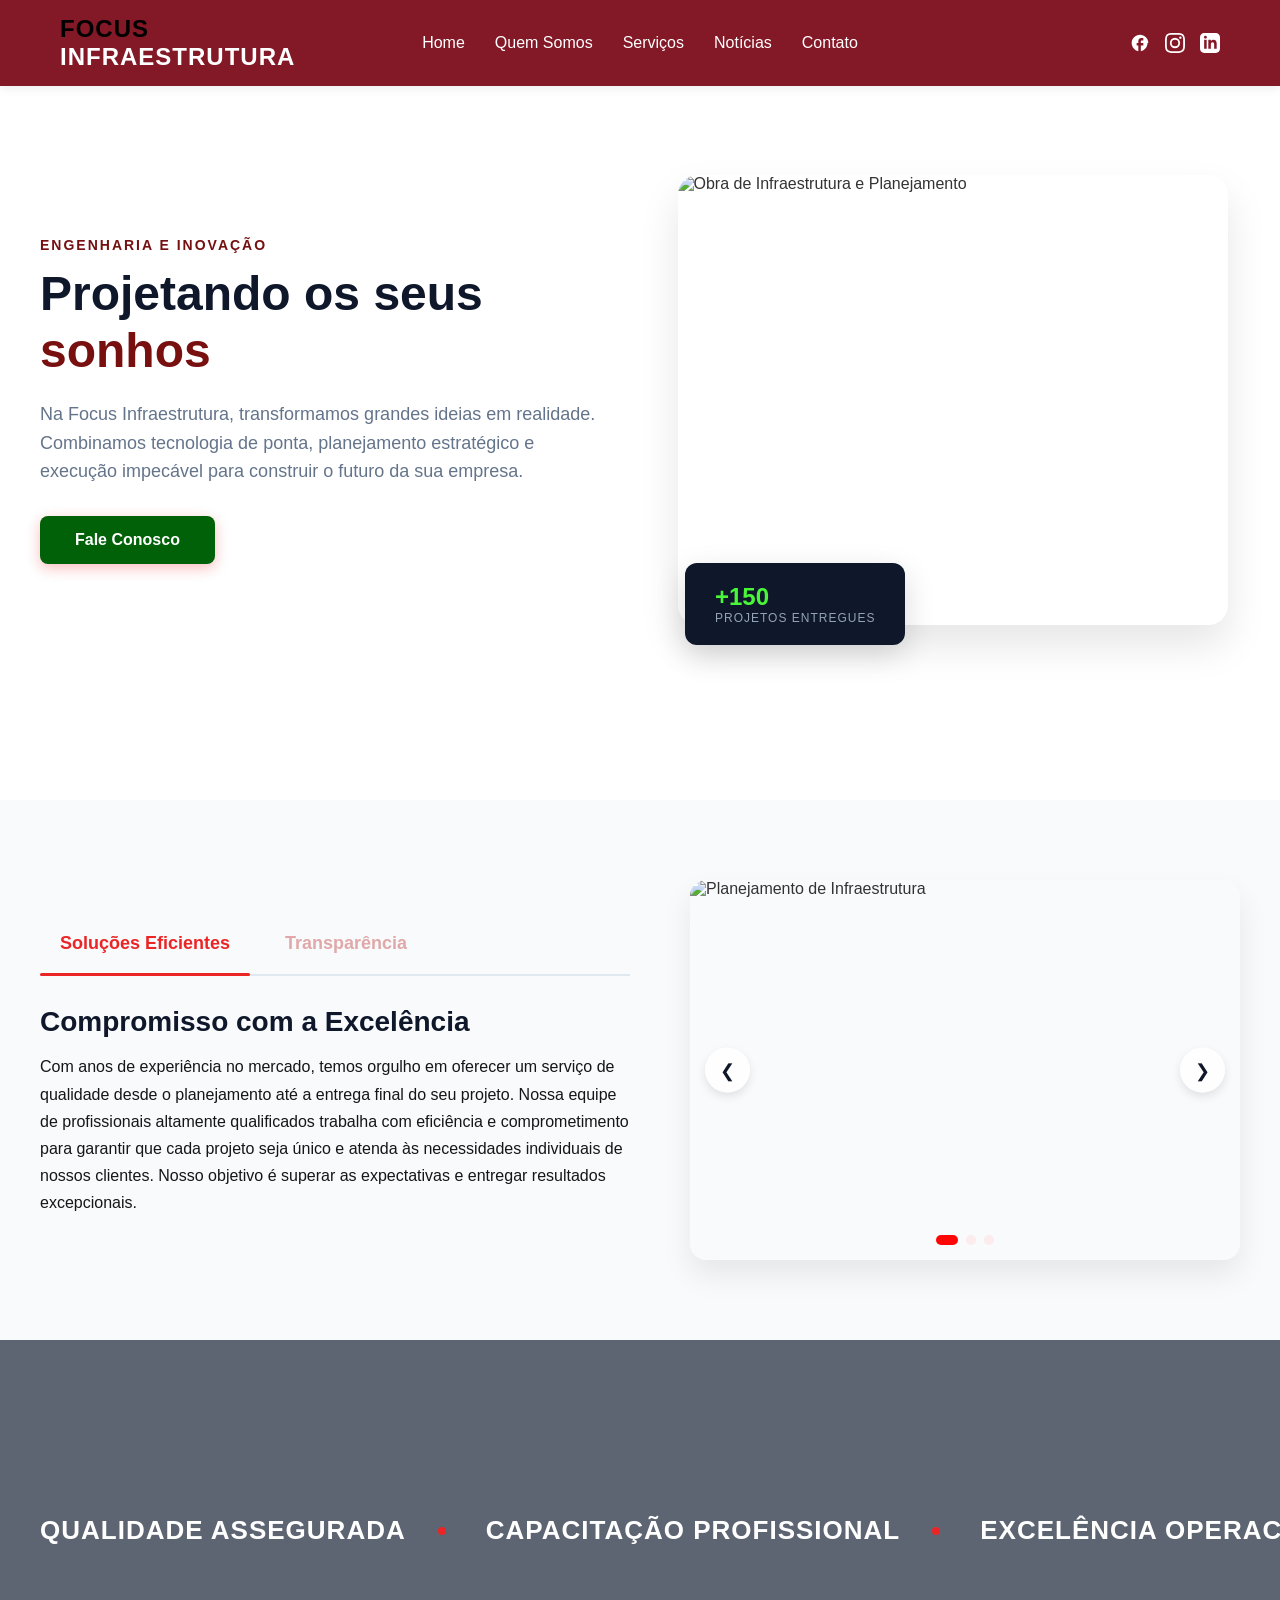
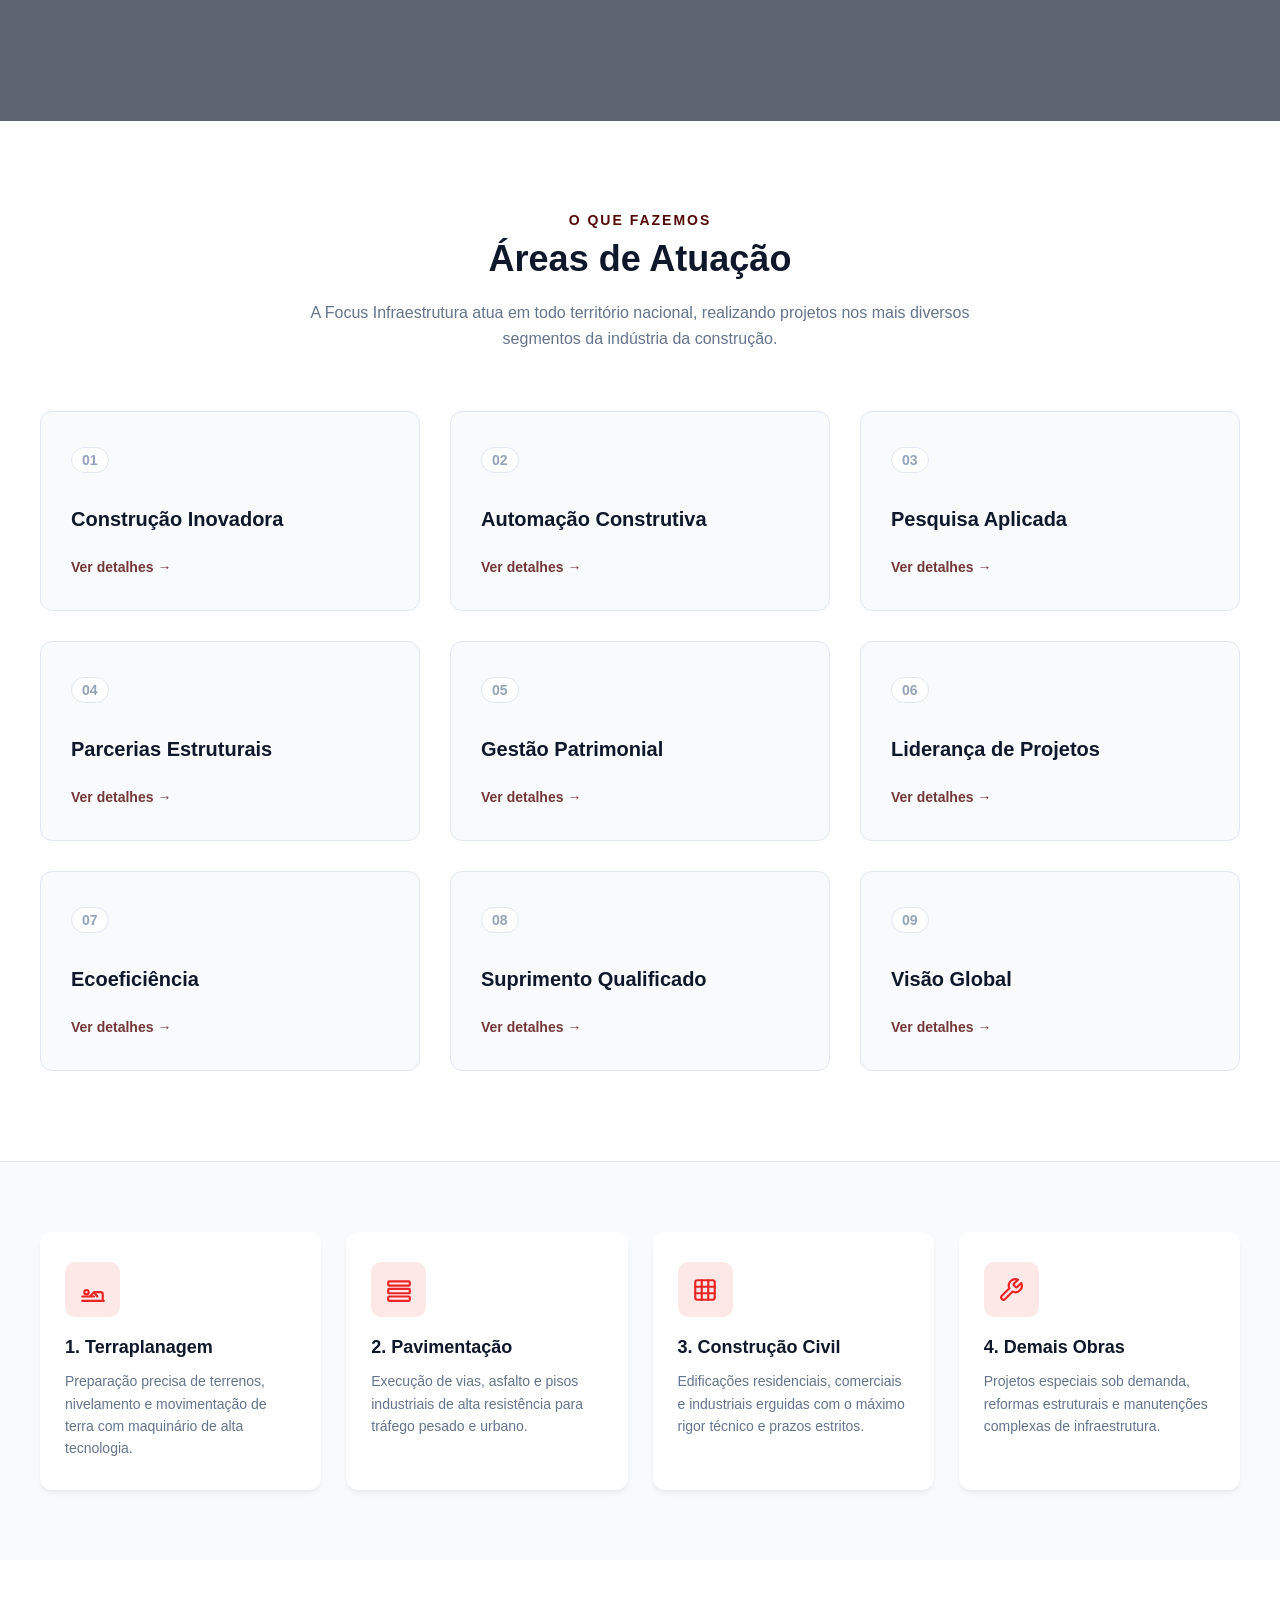
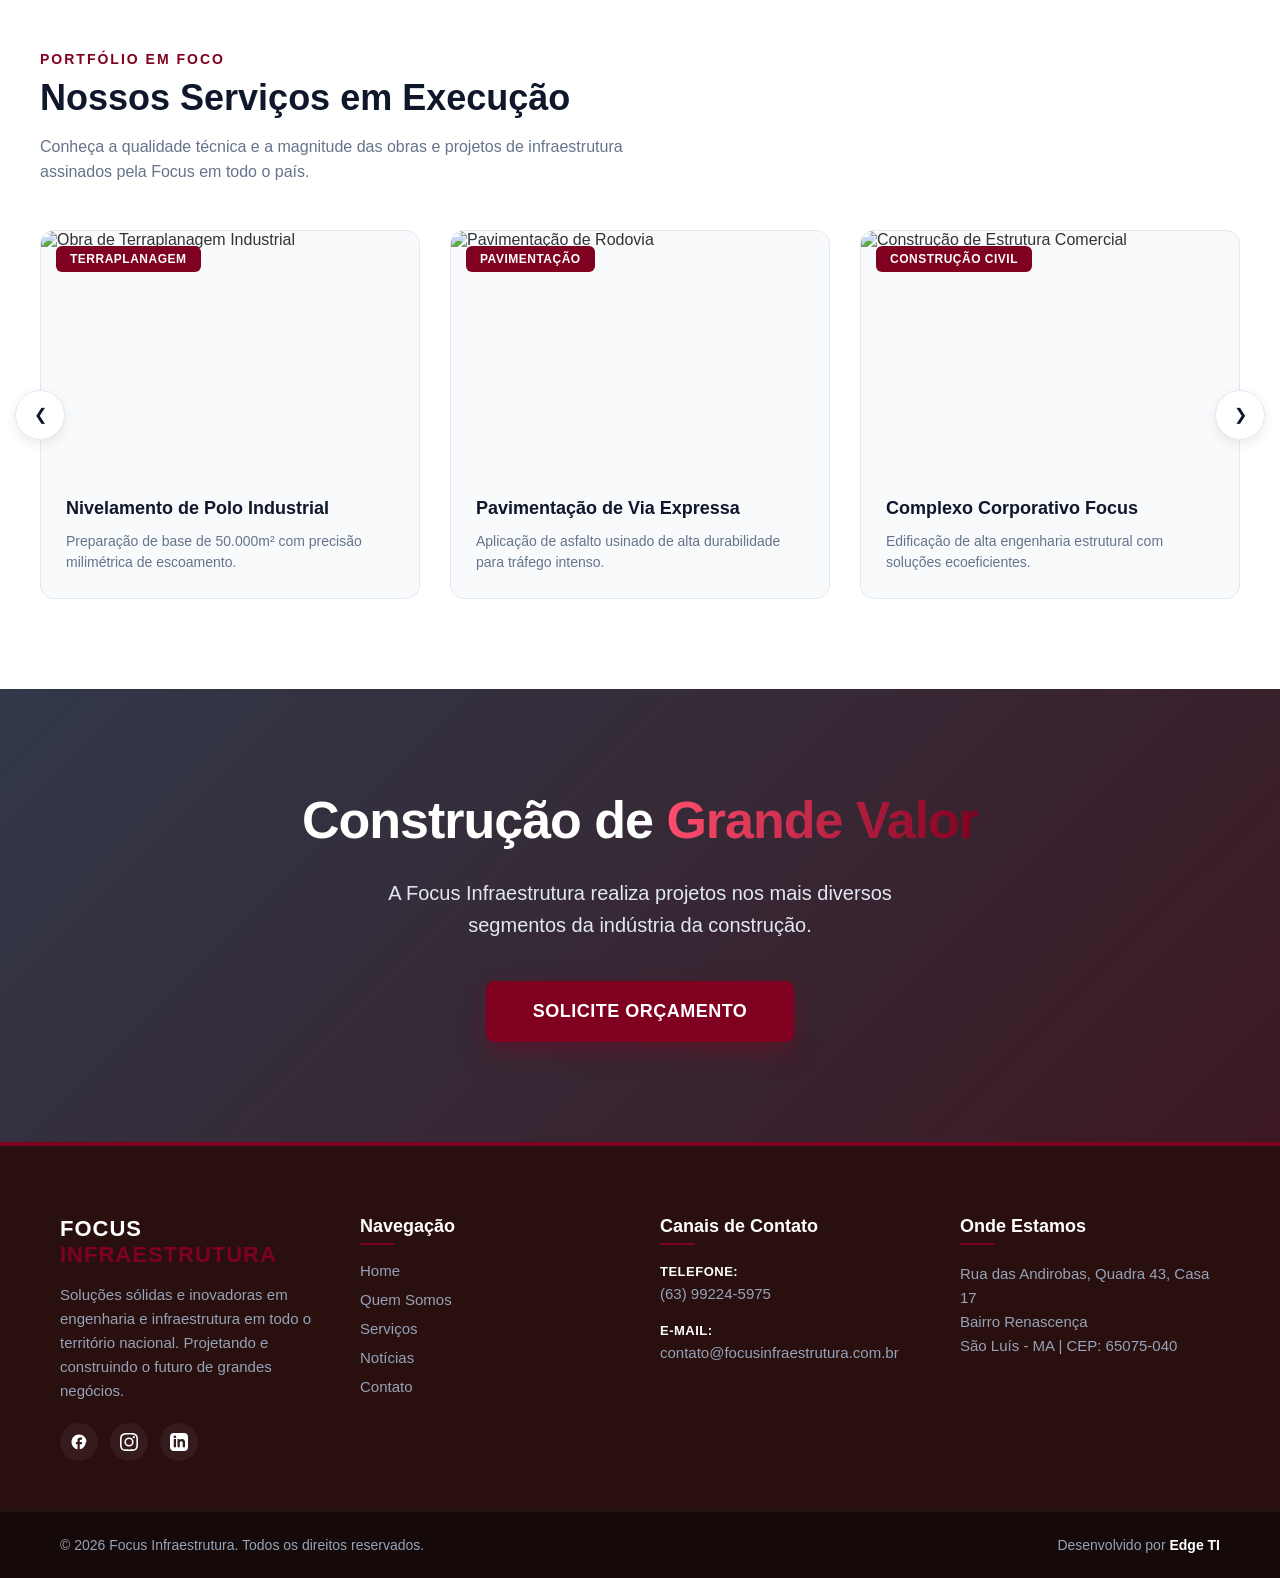
==== index.html @ 2179312c "Commit Inicial Teste" ====
<!DOCTYPE html>
<html lang="pt-BR">
<head>
    <meta charset="UTF-8">
    <meta name="viewport" content="width=device-width, initial-scale=1.0">
    <title>Focus Infraestrutura</title>
    <style>
        /* --- Configurações Globais --- */
        * {
            margin: 0;
            padding: 0;
            box-sizing: border-box;
            font-family: 'Segoe UI', Tahoma, Geneva, Verdana, sans-serif;
        }

        body {
            background-color: #f4f6f9;
            color: #333;
        }
        /* --- Seção Hero / Destaque --- */
.hero-section {
    padding: 60px 20px;
    background-color: #ffffff;
    min-height: calc(100vh - 100px); /* Ocupa quase a tela toda */
    display: flex;
    align-items: center;
}

.hero-container {
    max-width: 1200px;
    margin: 0 auto;
    display: flex;
    align-items: center;
    justify-content: space-between;
    gap: 50px;
}

/* Estilização dos Textos */
.hero-text {
    flex: 1;
    text-align: left;
}

.hero-text .subtitle {
    display: inline-block;
    color: #751010;
    font-size: 14px;
    font-weight: 700;
    text-transform: uppercase;
    letter-spacing: 2px;
    margin-bottom: 12px;
}

.hero-text h1 {
    font-size: 48px;
    font-weight: 800;
    color: #0f172a;
    line-height: 1.2;
    margin-bottom: 20px;
}

.hero-text h1 .highlight {
    color: #791010;
    position: relative;
}

.hero-text p {
    font-size: 18px;
    color: #64748b;
    line-height: 1.6;
    margin-bottom: 30px;
}

/* Botão Moderno */
.btn-hero {
    display: inline-block;
    padding: 15px 35px;
    background-color: #006108;
    color: #ffffff;
    text-decoration: none;
    font-weight: 600;
    border-radius: 8px;
    transition: all 0.3s ease;
    box-shadow: 0 4px 14px rgba(235, 37, 37, 0.3);
}

.btn-hero:hover {
    background-color: #00c92b;
    transform: translateY(-2px);
    box-shadow: 0 6px 20px rgba(255, 173, 173, 0.4);
}

/* Container da Imagem (Direita) */
.hero-image-container {
    flex: 1;
    position: relative;
    display: flex;
    justify-content: center;
}

.hero-image {
    width: 100%;
    max-width: 550px;
    height: 450px;
    object-fit: cover;
    border-radius: 20px;
    box-shadow: 0 20px 40px rgba(0, 0, 0, 0.1);
}

/* Detalhe Moderno: Card flutuando sobre a imagem */
.image-overlay-card {
    position: absolute;
    bottom: -20px;
    left: 20px;
    background-color: #0f172a;
    color: #ffffff;
    padding: 20px 30px;
    border-radius: 12px;
    box-shadow: 0 10px 30px rgba(0, 0, 0, 0.15);
    display: flex;
    flex-direction: column;
}

.image-overlay-card strong {
    font-size: 24px;
    color: #48f838;
}

.image-overlay-card span {
    font-size: 12px;
    color: #94a3b8;
    text-transform: uppercase;
    letter-spacing: 1px;
}

/* --- Ajustes de Responsividade para o Hero --- */
@media (max-width: 968px) {
    .hero-container {
        flex-direction: column-reverse; /* Imagem fica no topo no mobile */
        text-align: center;
        gap: 40px;
    }

    .hero-text {
        text-align: center;
    }

    .hero-text h1 {
        font-size: 36px;
    }

    .hero-image {
        height: 350px;
    }
    
    .image-overlay-card {
        left: 50%;
        transform: translateX(-50%);
        bottom: -15px;
        width: 80%;
    }
}
       /* --- Seção de Funcionalidades (Abas + Carrossel) --- */
.features-section {
    padding: 80px 20px;
    background-color: #f8fafc;
}

.features-container {
    max-width: 1200px;
    margin: 0 auto;
    display: flex;
    align-items: center;
    gap: 60px;
}

/* --- Estilização do Lado Esquerdo (Abas) --- */
.features-text-content {
    flex: 1;
}

.tab-buttons {
    display: flex;
    gap: 15px;
    margin-bottom: 30px;
    border-bottom: 2px solid #e2e8f0;
    padding-bottom: 10px;
}

.tab-btn {
    background: none;
    border: none;
    padding: 10px 20px;
    font-size: 18px;
    font-weight: 600;
    color: #e0a8a8;
    cursor: pointer;
    position: relative;
    transition: color 0.3s ease;
}

.tab-btn:hover {
    color: #ff2929;
}

/* Linha azul indicativa abaixo do botão ativo */
.tab-btn.active {
    color: #eb2525;
}

.tab-btn.active::after {
    content: '';
    position: absolute;
    bottom: -12px;
    left: 0;
    width: 100%;
    height: 3px;
    background-color: #eb2525;
    border-radius: 2px;
}

/* Conteúdo das Abas */
.tab-content {
    display: none;
    animation: fadeIn 0.5s ease-in-out;
}

.tab-content.active {
    display: block;
}

.tab-content h2 {
    font-size: 28px;
    color: #0f172a;
    margin-bottom: 15px;
}

.tab-content p {
    font-size: 16px;
    color: #141618;
    line-height: 1.7;
}

/* --- Estilização do Lado Direito (Carrossel) --- */
.features-carousel {
    flex: 1;
    position: relative;
    width: 100%;
    max-width: 550px;
    height: 380px;
    overflow: hidden;
    border-radius: 16px;
    box-shadow: 0 15px 30px rgba(0, 0, 0, 0.08);
}

.carousel-slider {
    display: flex;
    width: 300%; /* 100% para cada uma das 3 imagens */
    height: 100%;
    transition: transform 0.5s ease-in-out;
}

.carousel-item {
    width: 33.333%;
    height: 100%;
}

.carousel-item img {
    width: 100%;
    height: 100%;
    object-fit: cover;
}

/* Botões de Navegação (Setas) */
.carousel-nav {
    position: absolute;
    top: 50%;
    transform: translateY(-50%);
    background-color: rgba(255, 255, 255, 0.85);
    color: #0f172a;
    border: none;
    width: 45px;
    height: 45px;
    border-radius: 50%;
    font-size: 18px;
    cursor: pointer;
    display: flex;
    align-items: center;
    justify-content: center;
    transition: all 0.3s ease;
    box-shadow: 0 4px 10px rgba(0, 0, 0, 0.1);
}

.carousel-nav:hover {
    background-color: #ffd5d5;
    color: #ffffff;
}

.carousel-nav.prev { left: 15px; }
.carousel-nav.next { right: 15px; }

/* Pontinhos (Dots) */
.carousel-dots {
    position: absolute;
    bottom: 15px;
    left: 50%;
    transform: translateX(-50%);
    display: flex;
    gap: 8px;
}

.dot {
    width: 10px;
    height: 10px;
    background-color: rgba(255, 222, 222, 0.5);
    border-radius: 50%;
    cursor: pointer;
    transition: background-color 0.3s ease;
}

.dot.active {
    background-color: #ff0606;
    width: 22px; /* Efeito moderno de pílula no ativo */
    border-radius: 5px;
}

/* Animação de transição do texto */
@keyframes fadeIn {
    from { opacity: 0; transform: translateY(5px); }
    to { opacity: 1; transform: translateY(0); }
}

/* --- Responsividade --- */
@media (max-width: 968px) {
    .features-container {
        flex-direction: column;
        gap: 40px;
    }
    
    .tab-buttons {
        justify-content: center;
    }
    
    .features-carousel {
        max-width: 100%;
        height: 300px;
    }
} 
/* --- Seção do Carrossel de Palavras Infinito --- */
.ticker-section {
    position: relative;
    padding: 175px 0;
    /* Imagem de fundo de uma obra */
    background-image: url('https://images.unsplash.com/photo-1504917595217-d4dc5ebe6122?auto=format&fit=crop&w=1400&q=80');
    background-size: cover;
    background-position: center;
    background-attachment: fixed; /* Efeito Parallax moderno ao rolar a página */
    overflow: hidden;
    display: flex;
    align-items: center;
}

/* Camada escura levemente transparente (65% de opacidade) */
.ticker-overlay {
    position: absolute;
    top: 0;
    left: 0;
    width: 100%;
    height: 100%;
    background-color: rgba(15, 23, 42, 0.65); /* Tom azul escuro/grafite */
    z-index: 1;
}

/* Container principal do Carrossel */
.ticker-wrap {
    width: 100%;
    overflow: hidden;
    position: relative;
    z-index: 2; /* Garante que o texto fique acima do overlay */
}

/* Bloco que realiza o movimento de deslizar */
.ticker-motion {
    display: flex;
    width: max-content;
    animation: tickerAnimation 25s linear infinite; /* 25 segundos para dar uma velocidade confortável */
}

/* Estilização de cada palavra/frase */
.ticker-item {
    font-size: 26px;
    font-weight: 700;
    color: #ffffff;
    text-transform: uppercase;
    letter-spacing: 1px;
    padding: 0 40px; /* Espaçamento entre as palavras */
    display: flex;
    align-items: center;
    white-space: nowrap;
    position: relative;
}

/* Pequeno detalhe divisor entre as palavras (um pontinho azul da marca) */
.ticker-item::after {
    content: '';
    position: absolute;
    right: 0;
    width: 8px;
    height: 8px;
    background-color: #eb2525;
    border-radius: 50%;
}

/* Configuração da Animação Infinita */
@keyframes tickerAnimation {
    0% {
        transform: translate3d(0, 0, 0);
    }
    100% {
        /* Move exatamente metade do bloco (o primeiro grupo), fazendo o loop perfeito */
        transform: translate3d(-50%, 0, 0);
    }
}

/* Pausa o movimento quando o usuário passa o mouse por cima (toque de usabilidade) */
.ticker-wrap:hover .ticker-motion {
    animation-play-state: paused;
}

/* --- Ajuste para Celulares --- */
@media (max-width: 768px) {
    .ticker-section {
        padding: 45px 0;
        background-attachment: scroll; /* Desativa o parallax no mobile para melhor performance */
    }
    .ticker-item {
        font-size: 18px; /* Texto ligeiramente menor em telas pequenas */
        padding: 0 25px;
    }
}
/* --- Seção Áreas de Atuação --- */
.areas-section {
    padding: 90px 20px;
    background-color: #ffffff;
}

.areas-container {
    max-width: 1200px;
    margin: 0 auto;
}

/* Alinhamento do Texto de Descrição */
.areas-header {
    text-align: center;
    max-width: 700px;
    margin: 0 auto 60px auto;
}

.areas-header .areas-subtitle {
    display: inline-block;
    color: #520808;
    font-size: 14px;
    font-weight: 700;
    text-transform: uppercase;
    letter-spacing: 2px;
    margin-bottom: 10px;
}

.areas-header h2 {
    font-size: 36px;
    font-weight: 800;
    color: #0f172a;
    margin-bottom: 20px;
}

.areas-header p {
    font-size: 16px;
    color: #64748b;
    line-height: 1.6;
}

/* Grade Simétrica com CSS Grid */
.areas-grid {
    display: grid;
    grid-template-columns: repeat(3, 1fr); /* 3 colunas idênticas no desktop */
    gap: 30px; /* Espaçamento idêntico e simétrico horizontal e vertical */
}

/* Estilização de cada Card/Link */
.area-card {
    background-color: #f8fafc;
    border: 1px solid #e2e8f0;
    border-radius: 12px;
    padding: 35px 30px;
    text-decoration: none;
    display: flex;
    flex-direction: column;
    justify-content: space-between;
    align-items: flex-start;
    min-height: 200px;
    transition: all 0.35s cubic-bezier(0.4, 0, 0.2, 1);
}

/* Pequeno número discreto no topo do card */
.area-icon {
    font-size: 14px;
    font-weight: 700;
    color: #94a3b8;
    background-color: #ffffff;
    padding: 4px 10px;
    border-radius: 20px;
    border: 1px solid #e2e8f0;
    margin-bottom: 20px;
    transition: all 0.35s ease;
}

.area-card h3 {
    font-size: 20px;
    color: #0f172a;
    font-weight: 600;
    margin-bottom: 15px;
    line-height: 1.3;
}

/* Texto indicativo de link interno */
.area-link-text {
    font-size: 14px;
    font-weight: 600;
    color: #520707;
    opacity: 0.8;
    transition: transform 0.3s ease;
}

/* --- Efeitos de Interatividade (Hover) --- */
.area-card:hover {
    background-color: #ffffff;
    border-color: transparent;
    transform: translateY(-5px);
    box-shadow: 0 15px 30px rgba(15, 23, 42, 0.08);
}

.area-card:hover .area-icon {
    background-color: #ff5858;
    color: #ffffff;
    border-color: #eb2525;
}

.area-card:hover .area-link-text {
    transform: translateX(5px); /* Move a setinha levemente para a direita */
    opacity: 1;
}

/* --- Responsividade da Grade --- */
@media (max-width: 968px) {
    .areas-grid {
        grid-template-columns: repeat(2, 1fr); /* 2 colunas em tablets */
        gap: 20px;
    }
    .areas-section {
        padding: 60px 20px;
    }
}

@media (max-width: 600px) {
    .areas-grid {
        grid-template-columns: 1fr; /* 1 coluna cheia no celular */
    }
    .areas-header h2 {
        font-size: 28px;
    }
}
/* --- Seção de Serviços com Ícones --- */
.services-spec-section {
    padding: 70px 20px;
    background-color: #f8fafc; /* Contraste sutil cinza claro */
    border-top: 1px solid #e2e8f0;
}

.services-spec-container {
    max-width: 1200px;
    margin: 0 auto;
}

/* Configuração da Grade de 4 Colunas */
.services-spec-grid {
    display: grid;
    grid-template-columns: repeat(4, 1fr); /* Quatro blocos lado a lado no desktop */
    gap: 25px;
}

/* Estilo do Card Individual */
.spec-card {
    background-color: #ffffff;
    padding: 30px 25px;
    border-radius: 12px;
    box-shadow: 0 4px 6px -1px rgba(0, 0, 0, 0.05), 0 2px 4px -1px rgba(0, 0, 0, 0.03);
    transition: all 0.3s ease;
    text-align: left;
}

/* Círculo do Ícone */
.spec-icon-wrapper {
    width: 55px;
    height: 55px;
    background-color: rgba(235, 37, 37, 0.1); /* Fundo azul bem clarinho */
    color: #eb2525; /* Ícone Azul */
    border-radius: 10px;
    display: flex;
    align-items: center;
    justify-content: center;
    margin-bottom: 20px;
    transition: all 0.3s ease;
}

/* Ajuste dos ícones SVG */
.spec-icon-wrapper svg {
    width: 26px;
    height: 26px;
}

.spec-card h3 {
    font-size: 18px;
    font-weight: 700;
    color: #0f172a;
    margin-bottom: 12px;
}

.spec-card p {
    font-size: 14px;
    color: #64748b;
    line-height: 1.6;
}

/* --- Efeito Hover Moderno --- */
.spec-card:hover {
    transform: translateY(-4px);
    box-shadow: 0 12px 20px -3px rgba(15, 23, 42, 0.08);
}

.spec-card:hover .spec-icon-wrapper {
    background-color: #3f0000;
    color: #ffffff; /* Inverte as cores do ícone ao passar o mouse */
}

/* --- Responsividade --- */
@media (max-width: 1024px) {
    .services-spec-grid {
        grid-template-columns: repeat(2, 1fr); /* 2 colunas em telas médias/tablets */
        gap: 20px;
    }
}

@media (max-width: 640px) {
    .services-spec-grid {
        grid-template-columns: 1fr; /* 1 coluna total no celular */
    }
    .services-spec-section {
        padding: 50px 20px;
    }
}
/* --- Seção do Carrossel de Serviços/Fotos --- */
.portfolio-carousel-section {
    padding: 90px 20px;
    background-color: #ffffff;
    overflow: hidden; /* Evita que os cards que saem da tela criem barra de rolagem no site */
}

.portfolio-container {
    max-width: 1200px;
    margin: 0 auto;
    position: relative;
}

/* Cabeçalho */
.portfolio-header {
    text-align: left;
    max-width: 650px;
    margin-bottom: 45px;
}

.portfolio-header .portfolio-subtitle {
    display: inline-block;
    color: #800020; /* Vermelho Escuro / Bordô */
    font-size: 14px;
    font-weight: 700;
    text-transform: uppercase;
    letter-spacing: 2px;
    margin-bottom: 10px;
}

.portfolio-header h2 {
    font-size: 36px;
    font-weight: 800;
    color: #0f172a;
    margin-bottom: 15px;
}

.portfolio-header p {
    font-size: 16px;
    color: #64748b;
    line-height: 1.6;
}

/* Janela de Máscara do Carrossel */
.carousel-view-wrapper {
    position: relative;
    width: 100%;
}

/* Trilho que segura os cards lado a lado */
.portfolio-track {
    display: flex;
    gap: 30px;
    transition: transform 0.4s cubic-bezier(0.25, 1, 0.5, 1);
    width: 100%;
}

/* O Card Individual */
.portfolio-card {
    flex: 0 0 calc(33.333% - 20px); /* 3 itens por vez na tela no desktop */
    min-width: 300px;
    background-color: #f8fafc;
    border-radius: 14px;
    border: 1px solid #e2e8f0;
    overflow: hidden;
    display: flex;
    flex-direction: column;
}

/* Caixa de Imagem com Zoom Interno */
.portfolio-img-box {
    width: 100%;
    height: 240px;
    overflow: hidden;
    position: relative;
}

.portfolio-img-box img {
    width: 100%;
    height: 100%;
    object-fit: cover;
    transition: transform 0.5s ease;
}

/* Etiqueta / Tag sobre a imagem */
.portfolio-tag {
    position: absolute;
    top: 15px;
    left: 15px;
    background-color: #800020; /* Vermelho Escuro */
    color: #ffffff;
    font-size: 12px;
    font-weight: 600;
    padding: 6px 14px;
    border-radius: 6px;
    text-transform: uppercase;
    letter-spacing: 0.5px;
}

/* Textos do Card */
.portfolio-info {
    padding: 25px;
    flex-grow: 1;
    display: flex;
    flex-direction: column;
}

.portfolio-info h3 {
    font-size: 18px;
    color: #0f172a;
    font-weight: 700;
    margin-bottom: 10px;
    line-height: 1.4;
}

.portfolio-info p {
    font-size: 14px;
    color: #64748b;
    line-height: 1.5;
}

/* Botões de Navegação (Setas) */
.portfolio-nav-btn {
    position: absolute;
    top: 50%;
    transform: translateY(-50%);
    width: 50px;
    height: 50px;
    background-color: #ffffff;
    border: 1px solid #e2e8f0;
    border-radius: 50%;
    color: #0f172a;
    font-size: 16px;
    cursor: pointer;
    display: flex;
    align-items: center;
    justify-content: center;
    box-shadow: 0 4px 12px rgba(0,0,0,0.08);
    z-index: 10;
    transition: all 0.3s ease;
}

.portfolio-nav-btn:hover {
    background-color: #800020; /* Vermelho Escuro no hover */
    color: #ffffff;
    border-color: #800020;
    box-shadow: 0 6px 16px rgba(128, 0, 32, 0.3);
}

.portfolio-nav-btn.prev-btn {
    left: -25px;
}

.portfolio-nav-btn.next-btn {
    right: -25px;
}

/* Efeito de destaque no Card Inteiro ao passar o mouse */
.portfolio-card:hover .portfolio-img-box img {
    transform: scale(1.08);
}

/* --- Ajustes Responsivos (Mobile e Tablet) --- */
@media (max-width: 1024px) {
    .portfolio-card {
        flex: 0 0 calc(50% - 15px); /* 2 itens na tela em tablets */
    }
}

@media (max-width: 768px) {
    /* Desativa as setas no mobile, o usuário vai arrastar com o dedo */
    .portfolio-nav-btn {
        display: none;
    }
    
    .portfolio-carousel-section {
        padding: 50px 20px;
    }

    .carousel-view-wrapper {
        overflow-x: auto; /* Permite o deslize de toque nativo */
        scroll-snap-type: x mandatory;
        padding-bottom: 15px;
        -webkit-overflow-scrolling: touch;
    }

    /* Esconde a barra de rolagem padrão para ficar estético */
    .carousel-view-wrapper::-webkit-scrollbar {
        display: none;
    }

    .portfolio-track {
        gap: 20px;
    }

    .portfolio-card {
        flex: 0 0 85vw; /* O card ocupa 85% da largura da tela do celular */
        scroll-snap-align: start;
    }
}
/* Garante que nada vaze e que os itens fiquem alinhados */
.portfolio-carousel-viewport {
    width: 100%;
    overflow: hidden;
}

.portfolio-track {
    display: flex;
    gap: 30px;
    width: max-content; /* Permite expansão infinita horizontal com os clones */
    will-change: transform;
}

/* Modificação no Card para manter tamanho rígido e proporcional */
.portfolio-card {
    flex: 0 0 380px; /* Largura fixa ideal para evitar distorções no loop */
    background-color: #f8fafc;
    border-radius: 14px;
    border: 1px solid #e2e8f0;
    overflow: hidden;
    display: flex;
    flex-direction: column;
}

/* No mobile, voltamos para o scroll nativo de toque sem clones */
@media (max-width: 768px) {
    .portfolio-carousel-viewport {
        overflow-x: auto;
        -webkit-overflow-scrolling: touch;
    }
    .portfolio-track {
        width: auto;
    }
    .portfolio-card {
        flex: 0 0 85vw;
    }
}
/* --- Seção de Contato / CTA --- */
.contact-cta-section {
    position: relative;
    padding: 100px 20px;
    /* Imagem de obra desvanecida de fundo */
    background-image: url('https://images.unsplash.com/photo-1531834685032-c34bf0d84c77?auto=format&fit=crop&w=1400&q=80');
    background-size: cover;
    background-position: center;
    background-attachment: fixed; /* Efeito parallax moderno */
    display: flex;
    align-items: center;
    justify-content: center;
    overflow: hidden;
}

/* Camada desvanecida (Overlay Escuro) */
.cta-overlay {
    position: absolute;
    top: 0;
    left: 0;
    width: 100%;
    height: 100%;
    /* Mistura de preto com um tom bem fechado de vermelho escuro/grafite */
    background: linear-gradient(135deg, rgba(15, 23, 42, 0.85), rgba(40, 0, 10, 0.9));
    z-index: 1;
}

.cta-container {
    position: relative;
    z-index: 2; /* Fica acima do overlay */
    max-width: 800px;
    text-align: center;
    color: #ffffff;
}

/* Título e Animação */
.cta-title {
    font-size: 52px;
    font-weight: 800;
    letter-spacing: -1px;
    margin-bottom: 25px;
    line-height: 1.2;
    opacity: 0;
    /* Animação para revelar o título de baixo para cima ao carregar */
    animation: fadeInUpReveal 1s cubic-bezier(0.25, 1, 0.5, 1) forwards;
}

/* Animação de Brilho/Pulsação de Cor na expressão "Grande Valor" */
.animated-gradient-text {
    color: #ff4d6d; /* Vermelho mais aberto para contraste no fundo escuro */
    background: linear-gradient(90deg, #ff4d6d, #800020, #ff4d6d);
    background-size: 200% auto;
    -webkit-background-clip: text;
    -webkit-text-fill-color: transparent;
    animation: shineTextEffect 4s linear infinite;
    display: inline-block;
}

/* Descrição */
.cta-description {
    font-size: 20px;
    color: #e2e8f0;
    line-height: 1.6;
    max-width: 600px;
    margin: 0 auto 40px auto;
    opacity: 0;
    animation: fadeInUpReveal 1s cubic-bezier(0.25, 1, 0.5, 1) 0.3s forwards; /* Atraso de 0.3s */
}

/* Caixa do Botão */
.cta-action-box {
    opacity: 0;
    animation: fadeInUpReveal 1s cubic-bezier(0.25, 1, 0.5, 1) 0.6s forwards; /* Atraso de 0.6s */
}

/* Botão Sólido Vermelho Escuro Corporativo */
.btn-cta {
    display: inline-block;
    padding: 18px 45px;
    background-color: #800020; /* Nosso Vermelho Escuro / Bordô */
    color: #ffffff;
    text-decoration: none;
    font-weight: 700;
    font-size: 18px;
    border-radius: 8px;
    border: 2px solid #800020;
    box-shadow: 0 10px 25px rgba(128, 0, 32, 0.4);
    transition: all 0.3s cubic-bezier(0.4, 0, 0.2, 1);
    text-transform: uppercase;
    letter-spacing: 0.5px;
}

.btn-cta:hover {
    background-color: transparent;
    color: #ffffff;
    border-color: #ffffff;
    transform: translateY(-3px);
    box-shadow: 0 15px 30px rgba(255, 255, 255, 0.15);
}

/* --- KEYFRAMES (Animações CSS) --- */

/* 1. Animação de revelação suave subindo */
@keyframes fadeInUpReveal {
    from {
        opacity: 0;
        transform: translateY(30px);
    }
    to {
        opacity: 1;
        transform: translateY(0);
    }
}

/* 2. Animação do brilho passando pelo texto */
@keyframes shineTextEffect {
    to {
        background-position: 200% center;
    }
}

/* --- Responsividade da Seção --- */
@media (max-width: 768px) {
    .contact-cta-section {
        padding: 70px 20px;
        background-attachment: scroll; /* Desliga o parallax em celulares para melhor desempenho */
    }

    .cta-title {
        font-size: 36px;
    }

    .cta-description {
        font-size: 16px;
        margin-bottom: 30px;
    }

    .btn-cta {
        padding: 15px 35px;
        font-size: 16px;
        width: 100%; /* Botão ocupa a largura total no mobile para facilitar o clique com o polegar */
    }
}
    </style>
    <link rel="stylesheet" href="/assets/css/header.css">
    <link rel="stylesheet" href="/assets/css/footer.css">
</head>
<body>

    <header class="header">
    <nav class="nav-container">
        <div class="logo">Focus <span>Infraestrutura</span></div>
        
        <input type="checkbox" id="menu-toggle">
        
        <label for="menu-toggle" class="hamburger-label">
            <span></span>
            <span></span>
            <span></span>
        </label>

        <ul class="menu">
            <li class="menu-item"><a href="#home">Home</a></li>
            <li class="menu-item"><a href="#quem-somos">Quem Somos</a></li>
            <li class="menu-item"><a href="#servicos">Serviços</a></li>
            <li class="menu-item"><a href="#noticias">Notícias</a></li>
            <li class="menu-item"><a href="#contato">Contato</a></li>
            <li class="menu-item mobile-socials-item">
                <div class="mobile-socials">
                    <a href="#" aria-label="Facebook">FB</a>
                    <a href="#" aria-label="Instagram">IG</a>
                    <a href="#" aria-label="LinkedIn">LK</a>
                </div>
            </li>
        </ul>

        <div class="header-socials">
            <a href="https://facebook.com" target="_blank" rel="noopener" aria-label="Facebook">
                <svg width="20" height="20" viewBox="0 0 24 24" fill="currentColor"><path d="M22 12c0-5.52-4.48-10-10-10S2 6.48 2 12c0 4.84 3.44 8.87 8 9.8V15H8v-3h2V9.5C10 7.57 11.57 6 13.5 6H16v3h-2c-.55 0-1 .45-1 1v2h3v3h-3v6.8c4.56-.93 8-4.96 8-9.8z"/></svg>
            </a>
            <a href="https://instagram.com" target="_blank" rel="noopener" aria-label="Instagram">
                <svg width="20" height="20" viewBox="0 0 24 24" fill="currentColor"><path d="M12 2.163c3.204 0 3.584.012 4.85.07 3.252.148 4.771 1.691 4.919 4.919.058 1.265.069 1.645.069 4.849 0 3.205-.012 3.584-.069 4.849-.149 3.225-1.664 4.771-4.919 4.919-1.266.058-1.644.07-4.85.07-3.204 0-3.584-.012-4.849-.07-3.26-.149-4.771-1.699-4.919-4.92-.058-1.265-.07-1.644-.07-4.849 0-3.204.013-3.583.07-4.849.149-3.227 1.664-4.771 4.919-4.919 1.266-.057 1.645-.069 4.849-.069zM12 0C8.741 0 8.333.014 7.053.072 2.695.272.273 2.69.073 7.051.014 8.333 0 8.741 0 12c0 3.259.014 3.668.072 4.948.2 4.358 2.618 6.78 6.98 6.98 1.281.058 1.689.072 4.948.072 3.259 0 3.668-.014 4.948-.072 4.354-.2 6.782-2.618 6.979-6.98.059-1.28.073-1.689.073-4.948 0-3.259-.014-3.667-.072-4.947-.196-4.354-2.617-6.78-6.979-6.98C15.668.014 15.259 0 12 0zm0 5.838a6.162 6.162 0 1 0 0 12.324 6.162 6.162 0 0 0 0-12.324zM12 16a4 4 0 1 1 0-8 4 4 0 0 1 0 8zm6.406-11.845a1.44 1.44 0 1 0 0 2.881 1.44 1.44 0 0 0 0-2.881z"/></svg>
            </a>
            <a href="https://linkedin.com" target="_blank" rel="noopener" aria-label="LinkedIn">
                <svg width="20" height="20" viewBox="0 0 24 24" fill="currentColor"><path d="M19 0h-14c-2.761 0-5 2.239-5 5v14c0 2.761 2.239 5 5 5h14c2.762 0 5-2.239 5-5v-14c0-2.761-2.238-5-5-5zm-11 19h-3v-11h3v11zm-1.5-12.268c-.966 0-1.75-.79-1.75-1.764s.784-1.764 1.75-1.764 1.75.79 1.75 1.764-.783 1.764-1.75 1.764zm13.5 12.268h-3v-5.604c0-3.368-4-3.113-4 0v5.604h-3v-11h3v1.765c1.396-2.586 7-2.777 7 2.476v6.759z"/></svg>
            </a>
        </div>
    </nav>
</header>
    <main class="main-content">
    <section class="hero-section">
        <div class="hero-container">
            <div class="hero-text">
                <span class="subtitle">Engenharia e Inovação</span>
                <h1>Projetando os seus <span class="highlight">sonhos</span></h1>
                <p>Na Focus Infraestrutura, transformamos grandes ideias em realidade. Combinamos tecnologia de ponta, planejamento estratégico e execução impecável para construir o futuro da sua empresa.</p>
                <a href="#contato" class="btn-hero">Fale Conosco</a>
            </div>
            
            <div class="hero-image-container">
                <img src="https://images.unsplash.com/photo-1541888946425-d81bb19240f5?auto=format&fit=crop&w=800&q=80" alt="Obra de Infraestrutura e Planejamento" class="hero-image">
                <div class="image-overlay-card">
                    <strong>+150</strong>
                    <span>Projetos Entregues</span>
                </div>
            </div>
        </div>
    </section>
</main>
    <section class="features-section">
    <div class="features-container">
        
        <!-- Lado Esquerdo: Abas de Texto Interativas -->
        <div class="features-text-content">
            <!-- Botões das Abas -->
            <div class="tab-buttons">
                <button class="tab-btn active" onclick="switchTab(event, 'solucoes')">Soluções Eficientes</button>
                <button class="tab-btn" onclick="switchTab(event, 'transparencia')">Transparência</button>
            </div>

            <!-- Conteúdos das Abas -->
            <div class="tab-wrapper">
                <!-- Conteúdo 1: Soluções Eficientes -->
                <div id="solucoes" class="tab-content active">
                    <h2>Compromisso com a Excelência</h2>
                    <p>Com anos de experiência no mercado, temos orgulho em oferecer um serviço de qualidade desde o planejamento até a entrega final do seu projeto. Nossa equipe de profissionais altamente qualificados trabalha com eficiência e comprometimento para garantir que cada projeto seja único e atenda às necessidades individuais de nossos clientes. Nosso objetivo é superar as expectativas e entregar resultados excepcionais.</p>
                </div>

                <!-- Conteúdo 2: Transparência -->
                <div id="transparencia" class="tab-content">
                    <h2>Parceria Baseada em Confiança</h2>
                    <p>Em nossa empresa, valorizamos muito a transparência e a comunicação aberta com nossos clientes. É por isso que nos esforçamos para manter você informado sobre cada etapa do processo de construção e garantir que suas necessidades sejam atendidas. Nosso objetivo é superar suas expectativas e garantir que você fique satisfeito com o resultado final.</p>
                </div>
            </div>
        </div>

        <!-- Lado Direito: Carrossel de Imagens Dinâmico -->
        <div class="features-carousel">
            <div class="carousel-slider" id="carouselSlider">
                <!-- Imagem 1 -->
                <div class="carousel-item">
                    <img src="https://images.unsplash.com/photo-1504307651254-35680f356dfd?auto=format&fit=crop&w=800&q=80" alt="Planejamento de Infraestrutura">
                </div>
                <!-- Imagem 2 -->
                <div class="carousel-item">
                    <img src="https://images.unsplash.com/photo-1581094288338-2314dddb7ece?auto=format&fit=crop&w=800&q=80" alt="Tecnologia e Engenharia">
                </div>
                <!-- Imagem 3 -->
                <div class="carousel-item">
                    <img src="https://images.unsplash.com/photo-1486406146926-c627a92ad1ab?auto=format&fit=crop&w=800&q=80" alt="Edificação Moderna">
                </div>
            </div>

            <!-- Controles do Carrossel (Setas) -->
            <button class="carousel-nav prev" onclick="moveCarousel(-1)">&#10094;</button>
            <button class="carousel-nav next" onclick="moveCarousel(1)">&#10095;</button>

            <!-- Indicadores (Pontinhos) -->
            <div class="carousel-dots">
                <span class="dot active" onclick="setCarouselSlide(0)"></span>
                <span class="dot" onclick="setCarouselSlide(1)"></span>
                <span class="dot" onclick="setCarouselSlide(2)"></span>
            </div>
        </div>

    </div>
</section>

<section class="ticker-section">
    <div class="ticker-overlay"></div>
    
    <div class="ticker-wrap">
        <div class="ticker-motion">
            <div class="ticker-item">Qualidade Assegurada</div>
            <div class="ticker-item">Capacitação Profissional</div>
            <div class="ticker-item">Excelência Operacional</div>
            <div class="ticker-item">Inovação em Construção</div>
            
            <div class="ticker-item">Qualidade Assegurada</div>
            <div class="ticker-item">Capacitação Profissional</div>
            <div class="ticker-item">Excelência Operacional</div>
            <div class="ticker-item">Inovação em Construção</div>
        </div>
    </div>
</section>
<section class="areas-section" id="servicos">
    <div class="areas-container">
        
        <div class="areas-header">
            <span class="areas-subtitle">O que fazemos</span>
            <h2>Áreas de Atuação</h2>
            <p>A Focus Infraestrutura atua em todo território nacional, realizando projetos nos mais diversos segmentos da indústria da construção.</p>
        </div>

        <div class="areas-grid">
            
            <a href="#construcao-inovadora" class="area-card">
                <div class="area-icon">01</div>
                <h3>Construção Inovadora</h3>
                <span class="area-link-text">Ver detalhes &rarr;</span>
            </a>

            <a href="#automacao-construtiva" class="area-card">
                <div class="area-icon">02</div>
                <h3>Automação Construtiva</h3>
                <span class="area-link-text">Ver detalhes &rarr;</span>
            </a>

            <a href="#pesquisa-aplicada" class="area-card">
                <div class="area-icon">03</div>
                <h3>Pesquisa Aplicada</h3>
                <span class="area-link-text">Ver detalhes &rarr;</span>
            </a>

            <a href="#parcerias-estruturais" class="area-card">
                <div class="area-icon">04</div>
                <h3>Parcerias Estruturais</h3>
                <span class="area-link-text">Ver detalhes &rarr;</span>
            </a>

            <a href="#gestao-patrimonial" class="area-card">
                <div class="area-icon">05</div>
                <h3>Gestão Patrimonial</h3>
                <span class="area-link-text">Ver detalhes &rarr;</span>
            </a>

            <a href="#lideranca-de-projetos" class="area-card">
                <div class="area-icon">06</div>
                <h3>Liderança de Projetos</h3>
                <span class="area-link-text">Ver detalhes &rarr;</span>
            </a>

            <a href="#ecoeficiencia" class="area-card">
                <div class="area-icon">07</div>
                <h3>Ecoeficiência</h3>
                <span class="area-link-text">Ver detalhes &rarr;</span>
            </a>

            <a href="#suprimento-qualificado" class="area-card">
                <div class="area-icon">08</div>
                <h3>Suprimento Qualificado</h3>
                <span class="area-link-text">Ver detalhes &rarr;</span>
            </a>

            <a href="#visao-global" class="area-card">
                <div class="area-icon">09</div>
                <h3>Visão Global</h3>
                <span class="area-link-text">Ver detalhes &rarr;</span>
            </a>

        </div>
    </div>
</section>
<section class="services-spec-section">
    <div class="services-spec-container">
        
        <div class="services-spec-grid">
            
            <div class="spec-card">
                <div class="spec-icon-wrapper">
                    <svg viewBox="0 0 24 24" fill="none" stroke="currentColor" stroke-width="2" stroke-linecap="round" stroke-linejoin="round">
                        <path d="M22 22H2M2 18h11M13 14l-4 4M13 14l3 4M13 14h6a2 2 0 0 1 2 2v2v4"/>
                        <circle cx="6" cy="14" r="2"/>
                    </svg>
                </div>
                <h3>1. Terraplanagem</h3>
                <p>Preparação precisa de terrenos, nivelamento e movimentação de terra com maquinário de alta tecnologia.</p>
            </div>

            <div class="spec-card">
                <div class="spec-icon-wrapper">
                    <svg viewBox="0 0 24 24" fill="none" stroke="currentColor" stroke-width="2" stroke-linecap="round" stroke-linejoin="round">
                        <rect x="2" y="4" width="20" height="4" rx="1"/>
                        <rect x="2" y="11" width="20" height="4" rx="1"/>
                        <rect x="2" y="18" width="20" height="4" rx="1"/>
                    </svg>
                </div>
                <h3>2. Pavimentação</h3>
                <p>Execução de vias, asfalto e pisos industriais de alta resistência para tráfego pesado e urbano.</p>
            </div>

            <div class="spec-card">
                <div class="spec-icon-wrapper">
                    <svg viewBox="0 0 24 24" fill="none" stroke="currentColor" stroke-width="2" stroke-linecap="round" stroke-linejoin="round">
                        <rect x="3" y="3" width="18" height="18" rx="2" ry="2"/>
                        <line x1="9" y1="3" x2="9" y2="21"/>
                        <line x1="15" y1="3" x2="15" y2="21"/>
                        <line x1="3" y1="9" x2="21" y2="9"/>
                        <line x1="3" y1="15" x2="21" y2="15"/>
                    </svg>
                </div>
                <h3>3. Construção Civil</h3>
                <p>Edificações residenciais, comerciais e industriais erguidas com o máximo rigor técnico e prazos estritos.</p>
            </div>

            <div class="spec-card">
                <div class="spec-icon-wrapper">
                    <svg viewBox="0 0 24 24" fill="none" stroke="currentColor" stroke-width="2" stroke-linecap="round" stroke-linejoin="round">
                        <path d="M14.7 6.3a1 1 0 0 0 0 1.4l1.6 1.6a1 1 0 0 0 1.4 0l3.77-3.77a6 6 0 0 1-7.94 7.94l-6.91 6.91a2.12 2.12 0 0 1-3-3l6.91-6.91a6 6 0 0 1 7.94-7.94l-3.76 3.76z"/>
                    </svg>
                </div>
                <h3>4. Demais Obras</h3>
                <p>Projetos especiais sob demanda, reformas estruturais e manutenções complexas de infraestrutura.</p>
            </div>

        </div>
    </div>
</section>
<section class="portfolio-carousel-section" id="noticias">
    <div class="portfolio-container">
        
        <div class="portfolio-header">
            <span class="portfolio-subtitle">Portfólio em Foco</span>
            <h2>Nossos Serviços em Execução</h2>
            <p>Conheça a qualidade técnica e a magnitude das obras e projetos de infraestrutura assinados pela Focus em todo o país.</p>
        </div>

        <div class="carousel-view-wrapper">
    
    <div class="portfolio-carousel-viewport">
        <div class="portfolio-track" id="portfolioTrack">
            
            <div class="portfolio-card">
                <div class="portfolio-img-box">
                    <img src="https://images.unsplash.com/photo-1541888946425-d81bb19240f5?auto=format&fit=crop&w=600&q=80" alt="Obra de Terraplanagem Industrial">
                    <div class="portfolio-tag">Terraplanagem</div>
                </div>
                <div class="portfolio-info">
                    <h3>Nivelamento de Polo Industrial</h3>
                    <p>Preparação de base de 50.000m² com precisão milimétrica de escoamento.</p>
                </div>
            </div>

            <div class="portfolio-card">
                <div class="portfolio-img-box">
                    <img src="https://images.unsplash.com/photo-1517646287270-a5a9ca602e5c?auto=format&fit=crop&w=600&q=80" alt="Pavimentação de Rodovia">
                    <div class="portfolio-tag">Pavimentação</div>
                </div>
                <div class="portfolio-info">
                    <h3>Pavimentação de Via Expressa</h3>
                    <p>Aplicação de asfalto usinado de alta durabilidade para tráfego intenso.</p>
                </div>
            </div>

            <div class="portfolio-card">
                <div class="portfolio-img-box">
                    <img src="https://images.unsplash.com/photo-1590069261209-f8e9b8642343?auto=format&fit=crop&w=600&q=80" alt="Construção de Estrutura Comercial">
                    <div class="portfolio-tag">Construção Civil</div>
                </div>
                <div class="portfolio-info">
                    <h3>Complexo Corporativo Focus</h3>
                    <p>Edificação de alta engenharia estrutural com soluções ecoeficientes.</p>
                </div>
            </div>

            <div class="portfolio-card">
                <div class="portfolio-img-box">
                    <img src="https://images.unsplash.com/photo-1581094288338-2314dddb7ece?auto=format&fit=crop&w=600&q=80" alt="Infraestrutura Logística">
                    <div class="portfolio-tag">Demais Obras</div>
                </div>
                <div class="portfolio-info">
                    <h3>Terminal de Cargas Automatizado</h3>
                    <p>Integração de infraestrutura civil com sistemas mecânicos avançados.</p>
                </div>
            </div>

            <div class="portfolio-card">
                <div class="portfolio-img-box">
                    <img src="https://images.unsplash.com/photo-1504307651254-35680f356dfd?auto=format&fit=crop&w=600&q=80" alt="Saneamento e Drenagem">
                    <div class="portfolio-tag">Infraestrutura</div>
                </div>
                <div class="portfolio-info">
                    <h3>Rede de Drenagem Profunda</h3>
                    <p>Implantação de galerias subterrâneas para escoamento urbano.</p>
                </div>
            </div>

            <div class="portfolio-card">
                <div class="portfolio-img-box">
                    <img src="https://images.unsplash.com/photo-1541625602330-2277a4c46182?auto=format&fit=crop&w=600&q=80" alt="Fundações Pesadas">
                    <div class="portfolio-tag">Construção Civil</div>
                </div>
                <div class="portfolio-info">
                    <h3>Fundações de Alta Complexidade</h3>
                    <p>Perfuração profunda e estacas estruturais para arranha-céus estáveis.</p>
                </div>
            </div>

            <div class="portfolio-card">
                <div class="portfolio-img-box">
                    <img src="https://images.unsplash.com/photo-1573164713988-8665fc963095?auto=format&fit=crop&w=600&q=80" alt="Pátio Logístico">
                    <div class="portfolio-tag">Pavimentação</div>
                </div>
                <div class="portfolio-info">
                    <h3>Pátio de Estocagem Pesada</h3>
                    <p>Pavimento rígido de concreto dimensionado para grandes empilhadeiras.</p>
                </div>
            </div>

        </div>
    </div>

    <button class="portfolio-nav-btn prev-btn" id="prevCardBtn" aria-label="Voltar">&#10094;</button>
    <button class="portfolio-nav-btn next-btn" id="nextCardBtn" aria-label="Avançar">&#10095;</button>
</div>

    </div>
</section>
<section class="contact-cta-section" id="contato">
    <div class="cta-overlay"></div>

    <div class="cta-container">
        <h2 class="cta-title">Construção de <span class="animated-gradient-text">Grande Valor</span></h2>
        
        <p class="cta-description">A Focus Infraestrutura realiza projetos nos mais diversos segmentos da indústria da construção.</p>
        
        <div class="cta-action-box">
            <a href="https://wa.me/seu-numero" target="_blank" rel="noopener" class="btn-cta">Solicite Orçamento</a>
        </div>
    </div>
</section>
<footer class="footer">
    <div class="footer-container">
        
        <div class="footer-column branding-col">
            <div class="footer-logo">Focus <span>Infraestrutura</span></div>
            <p class="footer-about">Soluções sólidas e inovadoras em engenharia e infraestrutura em todo o território nacional. Projetando e construindo o futuro de grandes negócios.</p>
            
            <div class="footer-socials">
                <a href="https://facebook.com" target="_blank" rel="noopener" aria-label="Facebook">
                    <svg width="18" height="18" viewBox="0 0 24 24" fill="currentColor"><path d="M22 12c0-5.52-4.48-10-10-10S2 6.48 2 12c0 4.84 3.44 8.87 8 9.8V15H8v-3h2V9.5C10 7.57 11.57 6 13.5 6H16v3h-2c-.55 0-1 .45-1 1v2h3v3h-3v6.8c4.56-.93 8-4.96 8-9.8z"/></svg>
                </a>
                <a href="https://instagram.com" target="_blank" rel="noopener" aria-label="Instagram">
                    <svg width="18" height="18" viewBox="0 0 24 24" fill="currentColor"><path d="M12 2.163c3.204 0 3.584.012 4.85.07 3.252.148 4.771 1.691 4.919 4.919.058 1.265.069 1.645.069 4.849 0 3.205-.012 3.584-.069 4.849-.149 3.225-1.664 4.771-4.919 4.919-1.266.058-1.644.07-4.85.07-3.204 0-3.584-.012-4.849-.07-3.26-.149-4.771-1.699-4.919-4.92-.058-1.265-.07-1.644-.07-4.849 0-3.204.013-3.583.07-4.849.149-3.227 1.664-4.771 4.919-4.919 1.266-.057 1.645-.069 4.849-.069zM12 0C8.741 0 8.333.014 7.053.072 2.695.272.273 2.69.073 7.051.014 8.333 0 8.741 0 12c0 3.259.014 3.668.072 4.948.2 4.358 2.618 6.78 6.98 6.98 1.281.058 1.689.072 4.948.072 3.259 0 3.668-.014 4.948-.072 4.354-.2 6.782-2.618 6.979-6.98.059-1.28.073-1.689.073-4.948 0-3.259-.014-3.667-.072-4.947-.196-4.354-2.617-6.78-6.979-6.98C15.668.014 15.259 0 12 0zm0 5.838a6.162 6.162 0 1 0 0 12.324 6.162 6.162 0 0 0 0-12.324zM12 16a4 4 0 1 1 0-8 4 4 0 0 1 0 8zm6.406-11.845a1.44 1.44 0 1 0 0 2.881 1.44 1.44 0 0 0 0-2.881z"/></svg>
                </a>
                <a href="https://linkedin.com" target="_blank" rel="noopener" aria-label="LinkedIn">
                    <svg width="18" height="18" viewBox="0 0 24 24" fill="currentColor"><path d="M19 0h-14c-2.761 0-5 2.239-5 5v14c0 2.761 2.239 5 5 5h14c2.762 0 5-2.239 5-5v-14c0-2.761-2.238-5-5-5zm-11 19h-3v-11h3v11zm-1.5-12.268c-.966 0-1.75-.79-1.75-1.764s.784-1.764 1.75-1.764 1.75.79 1.75 1.764-.783 1.764-1.75 1.764zm13.5 12.268h-3v-5.604c0-3.368-4-3.113-4 0v5.604h-3v-11h3v1.765c1.396-2.586 7-2.777 7 2.476v6.759z"/></svg>
                </a>
            </div>
        </div>

        <div class="footer-column">
            <h3>Navegação</h3>
            <ul class="footer-links">
                <li><a href="#home">Home</a></li>
                <li><a href="#quem-somos">Quem Somos</a></li>
                <li><a href="#servicos">Serviços</a></li>
                <li><a href="#noticias">Notícias</a></li>
                <li><a href="#contato">Contato</a></li>
            </ul>
        </div>

        <div class="footer-column">
            <h3>Canais de Contato</h3>
            <ul class="footer-contact-info">
                <li>
                    <strong>Telefone:</strong>
                    <a href="tel:63992245975">(63) 99224-5975</a>
                </li>
                <li>
                    <strong>E-mail:</strong>
                    <a href="mailto:contato@focusinfraestrutura.com.br">contato@focusinfraestrutura.com.br</a>
                </li>
            </ul>
        </div>

        <div class="footer-column">
            <h3>Onde Estamos</h3>
            <p class="footer-address">
                Rua das Andirobas, Quadra 43, Casa 17<br>
                Bairro Renascença<br>
                São Luís - MA | CEP: 65075-040
            </p>
        </div>

    </div>

    <div class="footer-bottom">
        <div class="footer-bottom-container">
            <p>&copy; 2026 Focus Infraestrutura. Todos os direitos reservados.</p>
            <p class="developer-credit">Desenvolvido por <span>Edge TI</span></p>
        </div>
    </div>
</footer>
<script>
    // --- Lógica das Abas de Texto ---
    function switchTab(event, tabId) {
        // Remove a classe ativa de todos os botões
        const buttons = document.querySelectorAll('.tab-btn');
        buttons.forEach(btn => btn.classList.remove('active'));
        
        // Remove a classe ativa de todos os conteúdos
        const contents = document.querySelectorAll('.tab-content');
        contents.forEach(content => content.classList.remove('active'));
        
        // Adiciona a classe ativa no botão clicado e no respectivo conteúdo
        event.currentTarget.classList.add('active');
        document.getElementById(tabId).classList.add('active');
    }

    // --- Lógica do Carrossel de Imagens ---
    let currentSlide = 0;
    const totalSlides = 3; // Quantidade de imagens que colocamos

    function updateCarousel() {
        const slider = document.getElementById('carouselSlider');
        const dots = document.querySelectorAll('.dot');
        
        // Move o slider horizontalmente baseado no slide atual
        slider.style.transform = `translateX(-${currentSlide * 33.333}%)`;
        
        // Atualiza os pontinhos indicadores
        dots.forEach((dot, index) => {
            if (index === currentSlide) {
                dot.classList.add('active');
            } else {
                dot.classList.remove('active');
            }
        });
    }

    function moveCarousel(direction) {
        currentSlide += direction;
        
        // Faz o carrossel ser infinito (volta pro começo ou vai pro fim)
        if (currentSlide >= totalSlides) {
            currentSlide = 0;
        } else if (currentSlide < 0) {
            currentSlide = totalSlides - 1;
        }
        
        updateCarousel();
    }

    function setCarouselSlide(index) {
        currentSlide = index;
        updateCarousel();
    }
    // --- Lógica de Carrossel Infinito (Sem espaços brancos) ---
const track = document.getElementById('portfolioTrack');
const prevBtn = document.getElementById('prevCardBtn');
const nextBtn = document.getElementById('nextCardBtn');
const originalCards = Array.from(track.children);

// Só ativa o loop inteligente em telas maiores (Desktop/Tablet)
if (window.innerWidth > 768) {
    const cardWidth = 380; // Correspondente ao CSS
    const gap = 30;
    const step = cardWidth + gap;

    // Clonar os itens necessários para frente e para trás para mascarar o fundo
    originalCards.forEach(card => {
        const cloneBefore = card.cloneNode(true);
        const cloneAfter = card.cloneNode(true);
        track.appendChild(cloneAfter);
        track.insertBefore(cloneBefore, track.firstChild);
    });

    // Posição inicial: deslocado exatamente o tamanho do bloco original clonado para a esquerda
    let currentIndex = originalCards.length;
    let isTransitioning = false;

    // Alinhamento inicial instantâneo
    track.style.transition = 'none';
    track.style.transform = `translateX(-${currentIndex * step}px)`;

    function moveCarousel(direction) {
        if (isTransitioning) return;
        isTransitioning = true;

        track.style.transition = 'transform 0.4s cubic-bezier(0.25, 1, 0.5, 1)';
        currentIndex += direction;
        track.style.transform = `translateX(-${currentIndex * step}px)`;

        // Checa se alcançou os clones das extremidades para resetar sem o usuário ver
        track.addEventListener('transitionend', () => {
            track.style.transition = 'none';
            
            if (currentIndex >= originalCards.length * 2) {
                // Se foi muito para a direita, teleporta de volta para o miolo correspondente
                currentIndex = originalCards.length;
            } else if (currentIndex < originalCards.length) {
                // Se foi muito para a esquerda, teleporta para o miolo correspondente
                currentIndex = originalCards.length * 2 - 1;
            }
            
            track.style.transform = `translateX(-${currentIndex * step}px)`;
            isTransitioning = false;
        }, { once: true });
    }

    nextBtn.addEventListener('click', () => moveCarousel(1));
    prevBtn.addEventListener('click', () => moveCarousel(-1));
}
</script>
</body>
</html>
---- assets/css/header.css ----
/* --- Estilização do Header Atualizado --- */
.header {
    position: fixed;
    top: 0;
    left: 0;
    width: 100%;
    background-color: #831826;
    box-shadow: 0 2px 10px rgba(0, 0, 0, 0.08);
    z-index: 1000;
}

.nav-container {
    display: flex;
    justify-content: space-between;
    align-items: center;
    max-width: 1200px;
    margin: 0 auto;
    padding: 15px 20px;
}

/* 1. Esquerda: Marca / Logo */
.logo {
    font-size: 24px;
    font-weight: 700;
    color: #000000;
    text-transform: uppercase;
    letter-spacing: 1px;
    flex: 1; /* Faz a logo ocupar seu espaço proporcional na esquerda */
    text-align: left;
}

.logo span {
    color: #ffffff;
}

/* 2. Centro: Menu Desktop */
.menu {
    display: flex;
    list-style: none;
    gap: 30px;
    justify-content: center;
    flex: 2; /* Dá mais espaço para o menu centralizado */
}

.menu-item a {
    text-decoration: none;
    color: #ffffff;
    font-weight: 500;
    font-size: 16px;
    transition: color 0.3s ease;
    white-space: nowrap; /* Evita que o texto quebre em duas linhas */
}

.menu-item a:hover {
    color: #ffffff;
}

/* Oculta as redes sociais dentro do menu no modo Desktop */
.mobile-socials-item {
    display: none;
}

/* 3. Direita: Redes Sociais no Desktop */
.header-socials {
    display: flex;
    gap: 15px;
    justify-content: flex-end;
    flex: 1; /* Alinha proporcionalmente à direita */
}

.header-socials a {
    color: #ffffff;
    transition: color 0.3s ease, transform 0.2s ease;
    display: flex;
    align-items: center;
}

.header-socials a:hover {
    color: #ffffff;
    transform: translateY(-2px);
}

/* Controle do Menu Hambúrguer Oculto */
#menu-toggle {
    display: none;
}

/* Ícone do Hambúrguer (Mobile) */
.hamburger-label {
    display: none;
    cursor: pointer;
    flex-direction: column;
    gap: 6px;
    z-index: 1010;
}

.hamburger-label span {
    display: block;
    width: 28px;
    height: 3px;
    background-color: #ffffff;
    border-radius: 2px;
    transition: all 0.3s ease;
}

/* --- Ajustes de Responsividade (Mobile) --- */
@media (max-width: 968px) {
    /* Esconde as redes sociais da direita no mobile */
    .header-socials {
        display: none;
    }

    /* Mostra o botão hambúrguer */
    .hamburger-label {
        display: flex;
    }

    /* Transforma o menu em lista vertical */
    .menu {
        position: absolute;
        top: 100%;
        left: 0;
        width: 100%;
        background-color: #831826;
        flex-direction: column;
        gap: 0;
        text-align: center;
        max-height: 0;
        overflow: hidden;
        transition: max-height 0.4s ease-in-out;
        box-shadow: 0 10px 15px rgba(0, 0, 0, 0.05);
    }

    .menu-item {
        border-bottom: 1px solid #f1f5f9;
        width: 100%;
    }

    .menu-item a {
        display: block;
        padding: 18px;
    }

    /* Exibe as redes sociais de forma simplificada na última linha do menu mobile */
    .mobile-socials-item {
        display: block;
        padding: 15px;
        background-color: #831826;
    }

    .mobile-socials {
        display: flex;
        justify-content: center;
        gap: 30px;
    }

    .mobile-socials a {
        text-decoration: none;
        color: #ffb6b6;
        font-weight: 700;
        font-size: 14px;
    }

    /* Ação de abrir o menu */
    #menu-toggle:checked ~ .menu {
        max-height: 400px; /* Ajustado para caber o bloco de redes sociais também */
    }

    /* Animação do Hambúrguer para "X" */
    #menu-toggle:checked ~ .hamburger-label span:nth-child(1) {
        transform: translateY(9px) rotate(45deg);
    }

    #menu-toggle:checked ~ .hamburger-label span:nth-child(2) {
        opacity: 0;
    }

    #menu-toggle:checked ~ .hamburger-label span:nth-child(3) {
        transform: translateY(-9px) rotate(-45deg);
    }
}
---- assets/css/footer.css ----
/* --- Estilização do Footer Premium --- */
.footer {
    background-color: #2a0f0f; /* Fundo grafite escuro corporativo */
    color: #94a3b8; /* Texto cinza claro para leitura confortável */
    padding: 70px 0 0 0;
    font-size: 15px;
    border-top: 4px solid #800020; /* Detalhe superior em Vermelho Escuro / Bordô */
}

.footer-container {
    max-width: 1200px;
    margin: 0 auto;
    padding: 0 20px 50px 20px;
    display: grid;
    grid-template-columns: repeat(4, 1fr); /* 4 Colunas alinhadas simetricamente */
    gap: 40px;
}

/* Colunas individuais */
.footer-column h3 {
    color: #ffffff;
    font-size: 18px;
    font-weight: 600;
    margin-bottom: 25px;
    position: relative;
}

/* Detalhe estético: Tracinho vermelho embaixo dos títulos do rodapé */
.footer-column h3::after {
    content: '';
    position: absolute;
    bottom: -8px;
    left: 0;
    width: 35px;
    height: 2px;
    background-color: #800020; /* Vermelho Escuro */
}

/* Especificidades da primeira coluna (Branding) */
.branding-col {
    display: flex;
    flex-direction: column;
}

.footer-logo {
    font-size: 22px;
    font-weight: 700;
    color: #ffffff;
    text-transform: uppercase;
    letter-spacing: 1px;
    margin-bottom: 15px;
}

.footer-logo span {
    color: #800020; /* Destaca o "Infraestrutura" com o Vermelho Escuro */
}

.footer-about {
    line-height: 1.6;
    margin-bottom: 20px;
}

/* Redes Sociais no Rodapé */
.footer-socials {
    display: flex;
    gap: 12px;
}

.footer-socials a {
    width: 38px;
    height: 38px;
    background-color: rgba(255, 255, 255, 0.05);
    color: #ffffff;
    border-radius: 50%;
    display: flex;
    align-items: center;
    justify-content: center;
    transition: all 0.3s ease;
}

.footer-socials a:hover {
    background-color: #800020; /* Acende em Vermelho Escuro no hover */
    transform: translateY(-3px);
}

/* Listas de links e contatos */
.footer-links, .footer-contact-info {
    list-style: none;
    padding: 0;
}

.footer-links li {
    margin-bottom: 12px;
}

.footer-links a {
    color: #94a3b8;
    text-decoration: none;
    transition: color 0.2s ease, padding-left 0.2s ease;
}

.footer-links a:hover {
    color: #ffffff;
    padding-left: 5px; /* Sutil empurrão estético no link */
}

.footer-contact-info li {
    margin-bottom: 15px;
    line-height: 1.5;
}

.footer-contact-info strong {
    display: block;
    color: #ffffff;
    font-size: 13px;
    text-transform: uppercase;
    letter-spacing: 0.5px;
    margin-bottom: 2px;
}

.footer-contact-info a {
    color: #94a3b8;
    text-decoration: none;
    transition: color 0.2s ease;
}

.footer-contact-info a:hover {
    color: #ffffff;
}

.footer-address {
    line-height: 1.6;
}

/* --- Barra Inferior de Direitos Autorais --- */
.footer-bottom {
    background-color: #160909; /* Tom ligeiramente mais escuro que o footer principal */
    border-top: 1px solid rgba(255, 255, 255, 0.05);
    padding: 25px 0;
    font-size: 14px;
}

.footer-bottom-container {
    max-width: 1200px;
    margin: 0 auto;
    padding: 0 20px;
    display: flex;
    justify-content: space-between;
    align-items: center;
}

.developer-credit span {
    color: #ffffff;
    font-weight: 600;
}

/* --- Ajuste de Responsividade (Telas menores) --- */
@media (max-width: 968px) {
    .footer-container {
        grid-template-columns: repeat(2, 1fr); /* Divide em duas colunas no tablet */
        gap: 30px;
    }
}

@media (max-width: 600px) {
    .footer-container {
        grid-template-columns: 1fr; /* 1 coluna vertical empilhada inteira no celular */
        gap: 35px;
    }
    
    .footer-bottom-container {
        flex-direction: column; /* Alinha direitos autorais e créditos verticalmente no mobile */
        gap: 10px;
        text-align: center;
    }
}
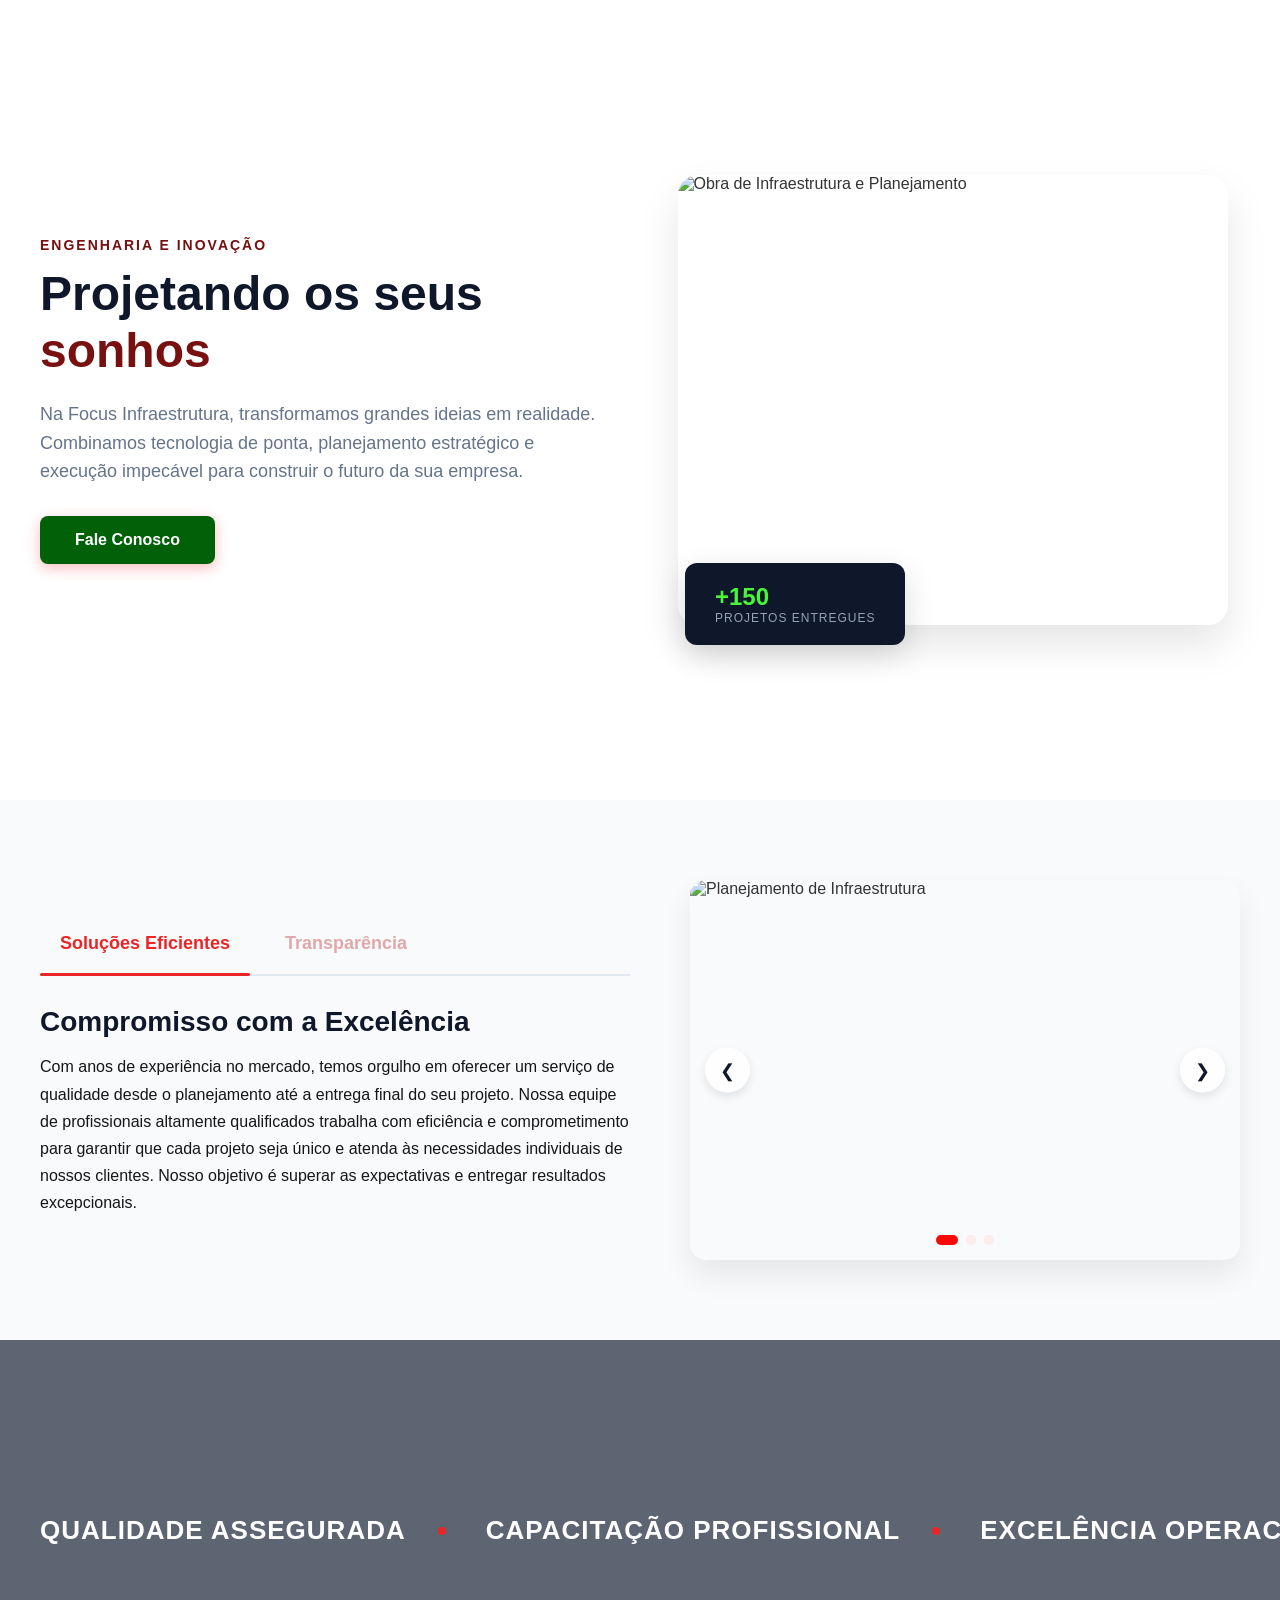
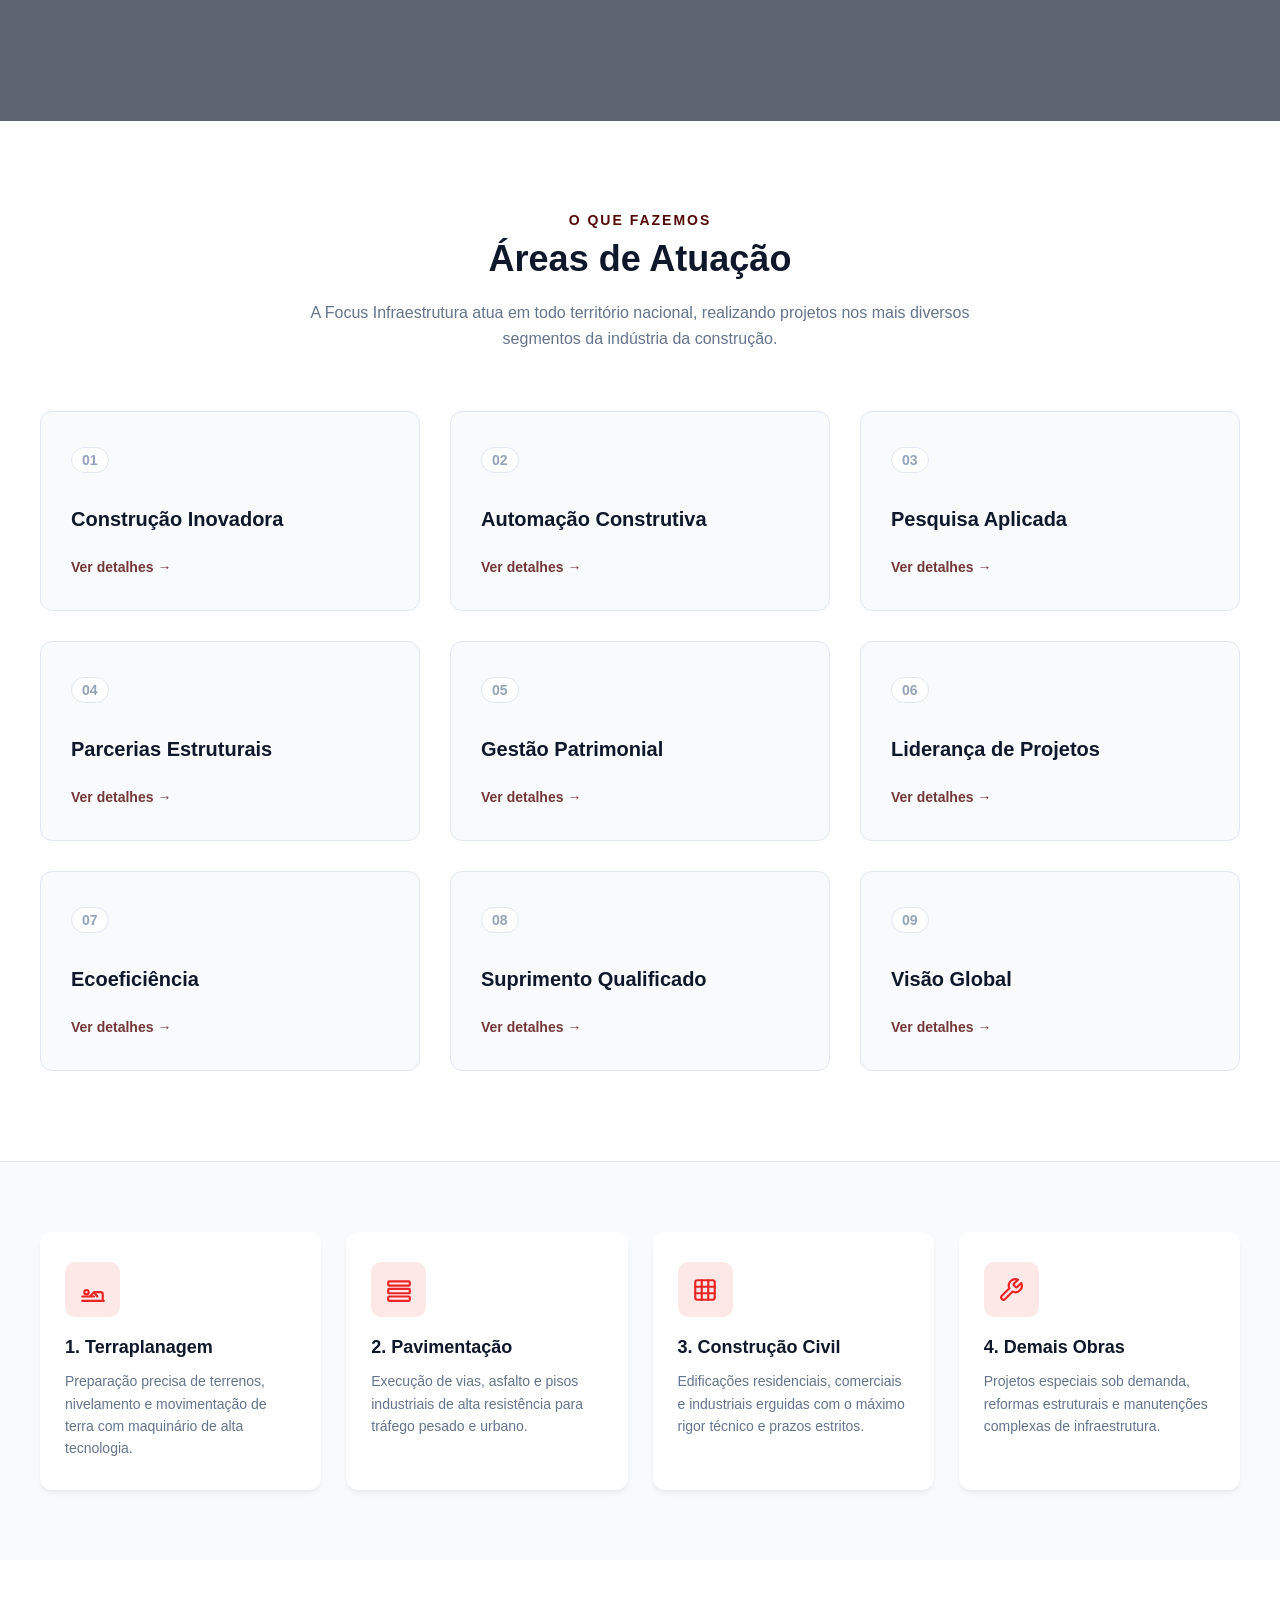
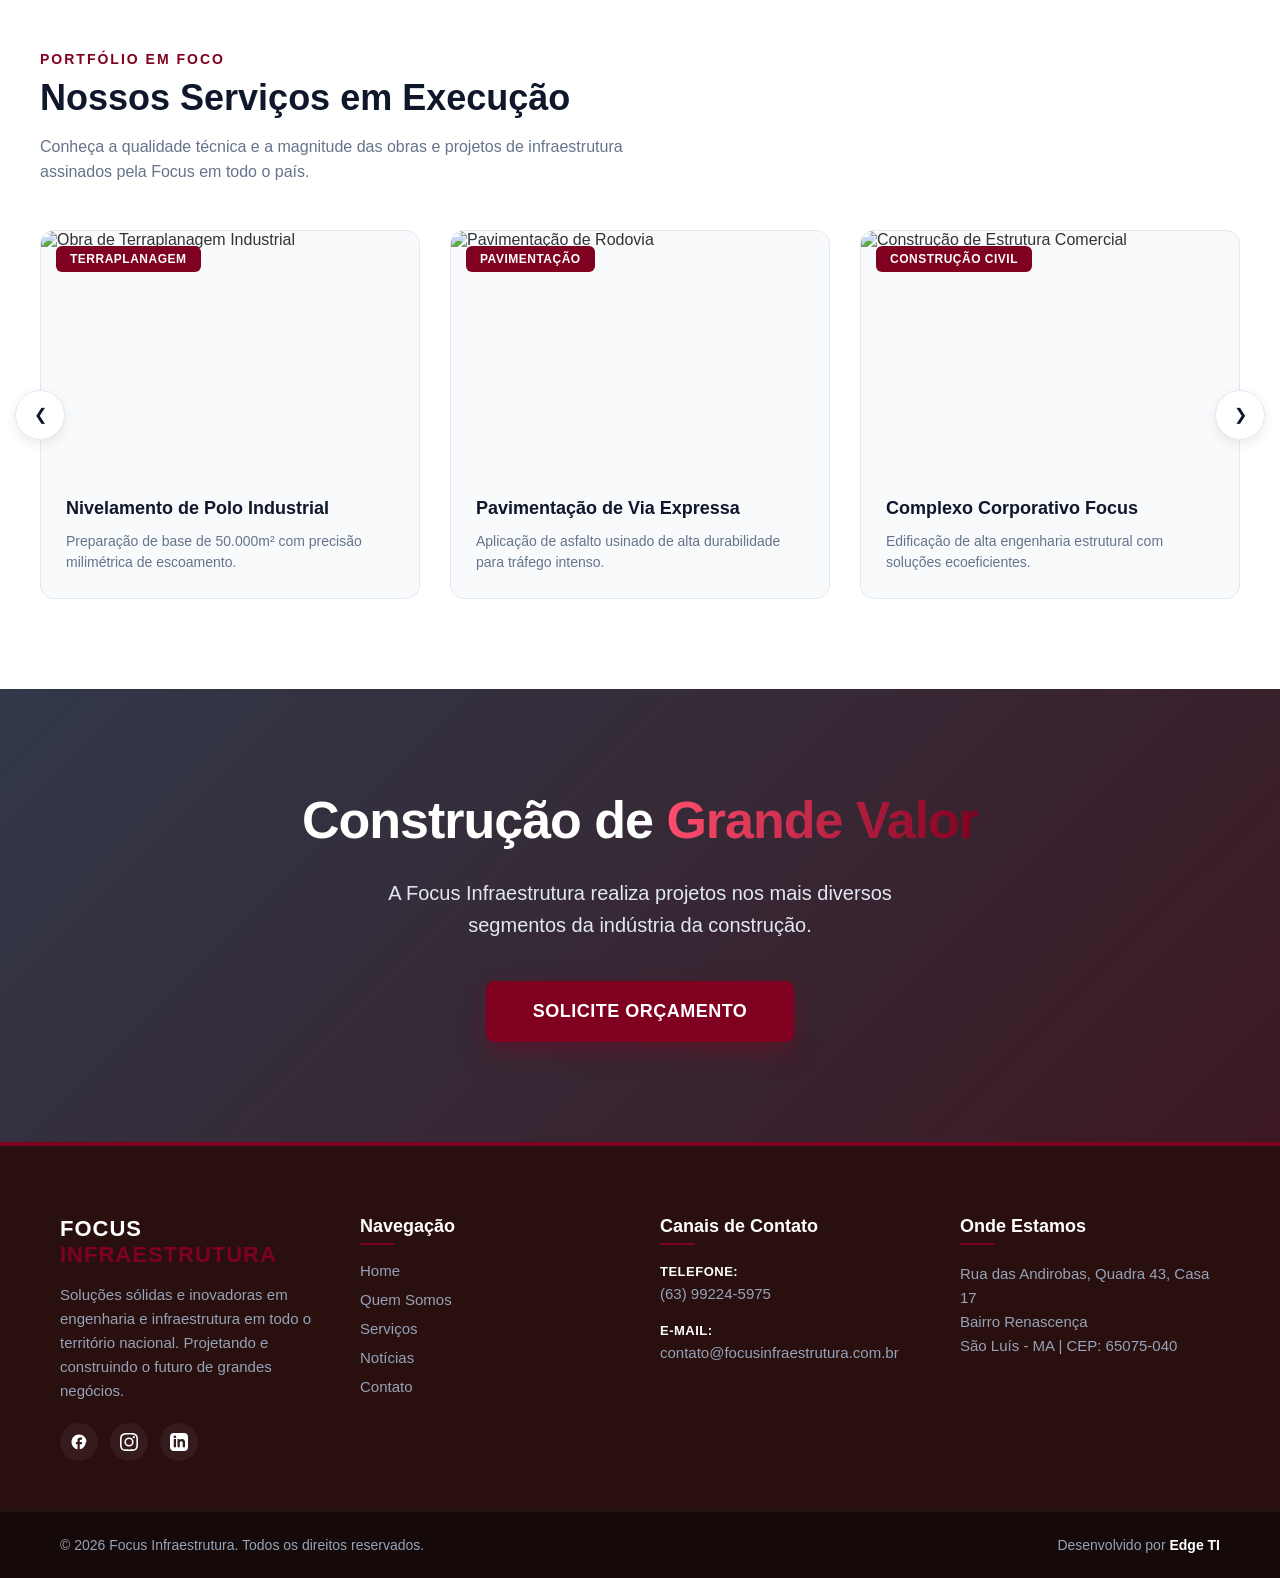
==== commit b5f37149: "adicionados posts de teste de visualização" ====
--- a/index.html
+++ b/index.html
@@ -241,27 +241,27 @@
     line-height: 1.7;
 }
 
-/* --- Estilização do Lado Direito (Carrossel) --- */
+/* Garanta que o container do primeiro carrossel tenha essas propriedades intactas */
 .features-carousel {
     flex: 1;
     position: relative;
     width: 100%;
     max-width: 550px;
     height: 380px;
-    overflow: hidden;
+    overflow: hidden; /* Se isso sumiu, as imagens vazam ou não movem */
     border-radius: 16px;
     box-shadow: 0 15px 30px rgba(0, 0, 0, 0.08);
 }
 
 .carousel-slider {
     display: flex;
-    width: 300%; /* 100% para cada uma das 3 imagens */
+    width: 300%; /* IMPORTANTE: Precisa ser 300% para as 3 imagens ficarem lado a lado */
     height: 100%;
     transition: transform 0.5s ease-in-out;
 }
 
 .carousel-item {
-    width: 33.333%;
+    width: 33.333%; /* IMPORTANTE: Cada imagem ocupa exatamente 1/3 do slider */
     height: 100%;
 }
 
@@ -947,7 +947,8 @@
     color: #ff4d6d; /* Vermelho mais aberto para contraste no fundo escuro */
     background: linear-gradient(90deg, #ff4d6d, #800020, #ff4d6d);
     background-size: 200% auto;
-    -webkit-background-clip: text;
+    -webkit-background-clip: text; /* Obrigatório para Chrome/Safari/Edge/Blink */
+    background-clip: text;         /* Propriedade padrão para limpar o aviso do validador */
     -webkit-text-fill-color: transparent;
     animation: shineTextEffect 4s linear infinite;
     display: inline-block;
@@ -1039,51 +1040,14 @@
     }
 }
     </style>
-    <link rel="stylesheet" href="/assets/css/header.css">
-    <link rel="stylesheet" href="/assets/css/footer.css">
+    <link rel="stylesheet" href="assets/css/header.css">
+    <link rel="stylesheet" href="assets/css/footer.css">
+    <script src="/site-focusinfraestrutura/assets/js/header-component.js" defer></script>
 </head>
 <body>
 
-    <header class="header">
-    <nav class="nav-container">
-        <div class="logo">Focus <span>Infraestrutura</span></div>
-        
-        <input type="checkbox" id="menu-toggle">
-        
-        <label for="menu-toggle" class="hamburger-label">
-            <span></span>
-            <span></span>
-            <span></span>
-        </label>
-
-        <ul class="menu">
-            <li class="menu-item"><a href="#home">Home</a></li>
-            <li class="menu-item"><a href="#quem-somos">Quem Somos</a></li>
-            <li class="menu-item"><a href="#servicos">Serviços</a></li>
-            <li class="menu-item"><a href="#noticias">Notícias</a></li>
-            <li class="menu-item"><a href="#contato">Contato</a></li>
-            <li class="menu-item mobile-socials-item">
-                <div class="mobile-socials">
-                    <a href="#" aria-label="Facebook">FB</a>
-                    <a href="#" aria-label="Instagram">IG</a>
-                    <a href="#" aria-label="LinkedIn">LK</a>
-                </div>
-            </li>
-        </ul>
-
-        <div class="header-socials">
-            <a href="https://facebook.com" target="_blank" rel="noopener" aria-label="Facebook">
-                <svg width="20" height="20" viewBox="0 0 24 24" fill="currentColor"><path d="M22 12c0-5.52-4.48-10-10-10S2 6.48 2 12c0 4.84 3.44 8.87 8 9.8V15H8v-3h2V9.5C10 7.57 11.57 6 13.5 6H16v3h-2c-.55 0-1 .45-1 1v2h3v3h-3v6.8c4.56-.93 8-4.96 8-9.8z"/></svg>
-            </a>
-            <a href="https://instagram.com" target="_blank" rel="noopener" aria-label="Instagram">
-                <svg width="20" height="20" viewBox="0 0 24 24" fill="currentColor"><path d="M12 2.163c3.204 0 3.584.012 4.85.07 3.252.148 4.771 1.691 4.919 4.919.058 1.265.069 1.645.069 4.849 0 3.205-.012 3.584-.069 4.849-.149 3.225-1.664 4.771-4.919 4.919-1.266.058-1.644.07-4.85.07-3.204 0-3.584-.012-4.849-.07-3.26-.149-4.771-1.699-4.919-4.92-.058-1.265-.07-1.644-.07-4.849 0-3.204.013-3.583.07-4.849.149-3.227 1.664-4.771 4.919-4.919 1.266-.057 1.645-.069 4.849-.069zM12 0C8.741 0 8.333.014 7.053.072 2.695.272.273 2.69.073 7.051.014 8.333 0 8.741 0 12c0 3.259.014 3.668.072 4.948.2 4.358 2.618 6.78 6.98 6.98 1.281.058 1.689.072 4.948.072 3.259 0 3.668-.014 4.948-.072 4.354-.2 6.782-2.618 6.979-6.98.059-1.28.073-1.689.073-4.948 0-3.259-.014-3.667-.072-4.947-.196-4.354-2.617-6.78-6.979-6.98C15.668.014 15.259 0 12 0zm0 5.838a6.162 6.162 0 1 0 0 12.324 6.162 6.162 0 0 0 0-12.324zM12 16a4 4 0 1 1 0-8 4 4 0 0 1 0 8zm6.406-11.845a1.44 1.44 0 1 0 0 2.881 1.44 1.44 0 0 0 0-2.881z"/></svg>
-            </a>
-            <a href="https://linkedin.com" target="_blank" rel="noopener" aria-label="LinkedIn">
-                <svg width="20" height="20" viewBox="0 0 24 24" fill="currentColor"><path d="M19 0h-14c-2.761 0-5 2.239-5 5v14c0 2.761 2.239 5 5 5h14c2.762 0 5-2.239 5-5v-14c0-2.761-2.238-5-5-5zm-11 19h-3v-11h3v11zm-1.5-12.268c-.966 0-1.75-.79-1.75-1.764s.784-1.764 1.75-1.764 1.75.79 1.75 1.764-.783 1.764-1.75 1.764zm13.5 12.268h-3v-5.604c0-3.368-4-3.113-4 0v5.604h-3v-11h3v1.765c1.396-2.586 7-2.777 7 2.476v6.759z"/></svg>
-            </a>
-        </div>
-    </nav>
-</header>
+    <custom-header></custom-header>
+    
     <main class="main-content">
     <section class="hero-section">
         <div class="hero-container">
@@ -1482,50 +1446,43 @@
 <script>
     // --- Lógica das Abas de Texto ---
     function switchTab(event, tabId) {
-        // Remove a classe ativa de todos os botões
         const buttons = document.querySelectorAll('.tab-btn');
         buttons.forEach(btn => btn.classList.remove('active'));
         
-        // Remove a classe ativa de todos os conteúdos
         const contents = document.querySelectorAll('.tab-content');
         contents.forEach(content => content.classList.remove('active'));
         
-        // Adiciona a classe ativa no botão clicado e no respectivo conteúdo
         event.currentTarget.classList.add('active');
         document.getElementById(tabId).classList.add('active');
     }
 
-    // --- Lógica do Carrossel de Imagens ---
+    // --- 1. LÓGICA DO PRIMEIRO CARROSSEL (Seção Soluções) ---
     let currentSlide = 0;
-    const totalSlides = 3; // Quantidade de imagens que colocamos
+    const totalSlides = 3; 
 
     function updateCarousel() {
         const slider = document.getElementById('carouselSlider');
-        const dots = document.querySelectorAll('.dot');
+        const dots = document.querySelectorAll('.features-carousel .dot'); 
         
-        // Move o slider horizontalmente baseado no slide atual
-        slider.style.transform = `translateX(-${currentSlide * 33.333}%)`;
+        if (slider) {
+            slider.style.transform = `translateX(-${currentSlide * 33.333}%)`;
+        }
         
-        // Atualiza os pontinhos indicadores
-        dots.forEach((dot, index) => {
-            if (index === currentSlide) {
-                dot.classList.add('active');
-            } else {
-                dot.classList.remove('active');
-            }
-        });
+        if (dots.length > 0) {
+            dots.forEach((dot, index) => {
+                if (index === currentSlide) {
+                    dot.classList.add('active');
+                } else {
+                    dot.classList.remove('active');
+                }
+            });
+        }
     }
 
     function moveCarousel(direction) {
         currentSlide += direction;
-        
-        // Faz o carrossel ser infinito (volta pro começo ou vai pro fim)
-        if (currentSlide >= totalSlides) {
-            currentSlide = 0;
-        } else if (currentSlide < 0) {
-            currentSlide = totalSlides - 1;
-        }
-        
+        if (currentSlide >= totalSlides) currentSlide = 0;
+        if (currentSlide < 0) currentSlide = totalSlides - 1;
         updateCarousel();
     }
 
@@ -1533,62 +1490,70 @@
         currentSlide = index;
         updateCarousel();
     }
-    // --- Lógica de Carrossel Infinito (Sem espaços brancos) ---
-const track = document.getElementById('portfolioTrack');
-const prevBtn = document.getElementById('prevCardBtn');
-const nextBtn = document.getElementById('nextCardBtn');
-const originalCards = Array.from(track.children);
-
-// Só ativa o loop inteligente em telas maiores (Desktop/Tablet)
-if (window.innerWidth > 768) {
-    const cardWidth = 380; // Correspondente ao CSS
-    const gap = 30;
-    const step = cardWidth + gap;
-
-    // Clonar os itens necessários para frente e para trás para mascarar o fundo
-    originalCards.forEach(card => {
-        const cloneBefore = card.cloneNode(true);
-        const cloneAfter = card.cloneNode(true);
-        track.appendChild(cloneAfter);
-        track.insertBefore(cloneBefore, track.firstChild);
+
+
+    // --- 2. LÓGICA DO SEGUNDO CARROSSEL (Portfólio / Loop Infinito) ---
+    // Executa apenas após o carregamento completo do DOM para evitar travar o resto do site
+    document.addEventListener("DOMContentLoaded", () => {
+        const track = document.getElementById('portfolioTrack');
+        const prevBtn = document.getElementById('prevCardBtn');
+        const nextBtn = document.getElementById('nextCardBtn');
+        
+        // Verifica se os elementos do segundo carrossel existem na página antes de rodar
+        if (!track || !prevBtn || !nextBtn) return;
+
+        const originalCards = Array.from(track.children);
+        const gap = 30;
+
+        // Clona os itens necessários para o loop infinito
+        originalCards.forEach(card => {
+            const cloneBefore = card.cloneNode(true);
+            const cloneAfter = card.cloneNode(true);
+            track.appendChild(cloneAfter);
+            track.insertBefore(cloneBefore, track.firstChild);
+        });
+
+        let currentIndex = originalCards.length;
+        let isTransitioning = false;
+
+        function getStepWidth() {
+            const firstCard = track.querySelector('.portfolio-card');
+            return firstCard ? firstCard.getBoundingClientRect().width + gap : 410;
+        }
+
+        // Posicionamento inicial síncrono
+        track.style.transition = 'none';
+        track.style.transform = `translateX(-${currentIndex * getStepWidth()}px)`;
+
+        function movePortfolio(direction) {
+            if (isTransitioning) return;
+            isTransitioning = true;
+
+            const step = getStepWidth();
+            track.style.transition = 'transform 0.4s cubic-bezier(0.25, 1, 0.5, 1)';
+            currentIndex += direction;
+            track.style.transform = `translateX(-${currentIndex * step}px)`;
+
+            track.addEventListener('transitionend', () => {
+                track.style.transition = 'none';
+                if (currentIndex >= originalCards.length * 2) {
+                    currentIndex = originalCards.length;
+                } else if (currentIndex < originalCards.length) {
+                    currentIndex = originalCards.length * 2 - 1;
+                }
+                track.style.transform = `translateX(-${currentIndex * getStepWidth()}px)`;
+                isTransitioning = false;
+            }, { once: true });
+        }
+
+        nextBtn.addEventListener('click', () => movePortfolio(1));
+        prevBtn.addEventListener('click', () => movePortfolio(-1));
+
+        window.addEventListener('resize', () => {
+            track.style.transition = 'none';
+            track.style.transform = `translateX(-${currentIndex * getStepWidth()}px)`;
+        });
     });
-
-    // Posição inicial: deslocado exatamente o tamanho do bloco original clonado para a esquerda
-    let currentIndex = originalCards.length;
-    let isTransitioning = false;
-
-    // Alinhamento inicial instantâneo
-    track.style.transition = 'none';
-    track.style.transform = `translateX(-${currentIndex * step}px)`;
-
-    function moveCarousel(direction) {
-        if (isTransitioning) return;
-        isTransitioning = true;
-
-        track.style.transition = 'transform 0.4s cubic-bezier(0.25, 1, 0.5, 1)';
-        currentIndex += direction;
-        track.style.transform = `translateX(-${currentIndex * step}px)`;
-
-        // Checa se alcançou os clones das extremidades para resetar sem o usuário ver
-        track.addEventListener('transitionend', () => {
-            track.style.transition = 'none';
-            
-            if (currentIndex >= originalCards.length * 2) {
-                // Se foi muito para a direita, teleporta de volta para o miolo correspondente
-                currentIndex = originalCards.length;
-            } else if (currentIndex < originalCards.length) {
-                // Se foi muito para a esquerda, teleporta para o miolo correspondente
-                currentIndex = originalCards.length * 2 - 1;
-            }
-            
-            track.style.transform = `translateX(-${currentIndex * step}px)`;
-            isTransitioning = false;
-        }, { once: true });
-    }
-
-    nextBtn.addEventListener('click', () => moveCarousel(1));
-    prevBtn.addEventListener('click', () => moveCarousel(-1));
-}
 </script>
 </body>
 </html>
--- a/assets/css/header.css
+++ b/assets/css/header.css
@@ -4,7 +4,7 @@
     top: 0;
     left: 0;
     width: 100%;
-    background-color: #831826;
+    background-color: #2a0f0f;
     box-shadow: 0 2px 10px rgba(0, 0, 0, 0.08);
     z-index: 1000;
 }
@@ -42,17 +42,39 @@
     flex: 2; /* Dá mais espaço para o menu centralizado */
 }
 
+/* --- Ajuste de Cores para Header com Fundo Vermelho Escuro --- */
 .menu-item a {
     text-decoration: none;
-    color: #ffffff;
+    color: #f1f5f9; /* Texto padrão em Off-White (excelente contraste no vermelho) */
     font-weight: 500;
     font-size: 16px;
+    white-space: nowrap;
+    position: relative;
+    padding: 8px 0;
     transition: color 0.3s ease;
-    white-space: nowrap; /* Evita que o texto quebre em duas linhas */
-}
-
+}
+
+/* Mudança da cor do texto no Hover para Dourado Champagne */
 .menu-item a:hover {
-    color: #ffffff;
+    color: #ff9a9a; /* Tom dourado elegante que combina perfeitamente com vermelho escuro */
+}
+
+/* Criação da linha embaixo do texto */
+.menu-item a::after {
+    content: '';
+    position: absolute;
+    bottom: 0;
+    left: 50%;
+    width: 0;
+    height: 2px;
+    background-color: #ffffff; /* Linha também em Dourado Champagne */
+    transition: width 0.3s cubic-bezier(0.25, 1, 0.5, 1), left 0.3s cubic-bezier(0.25, 1, 0.5, 1);
+}
+
+/* Expansão da linha no Hover */
+.menu-item a:hover::after {
+    width: 100%;
+    left: 0;
 }
 
 /* Oculta as redes sociais dentro do menu no modo Desktop */
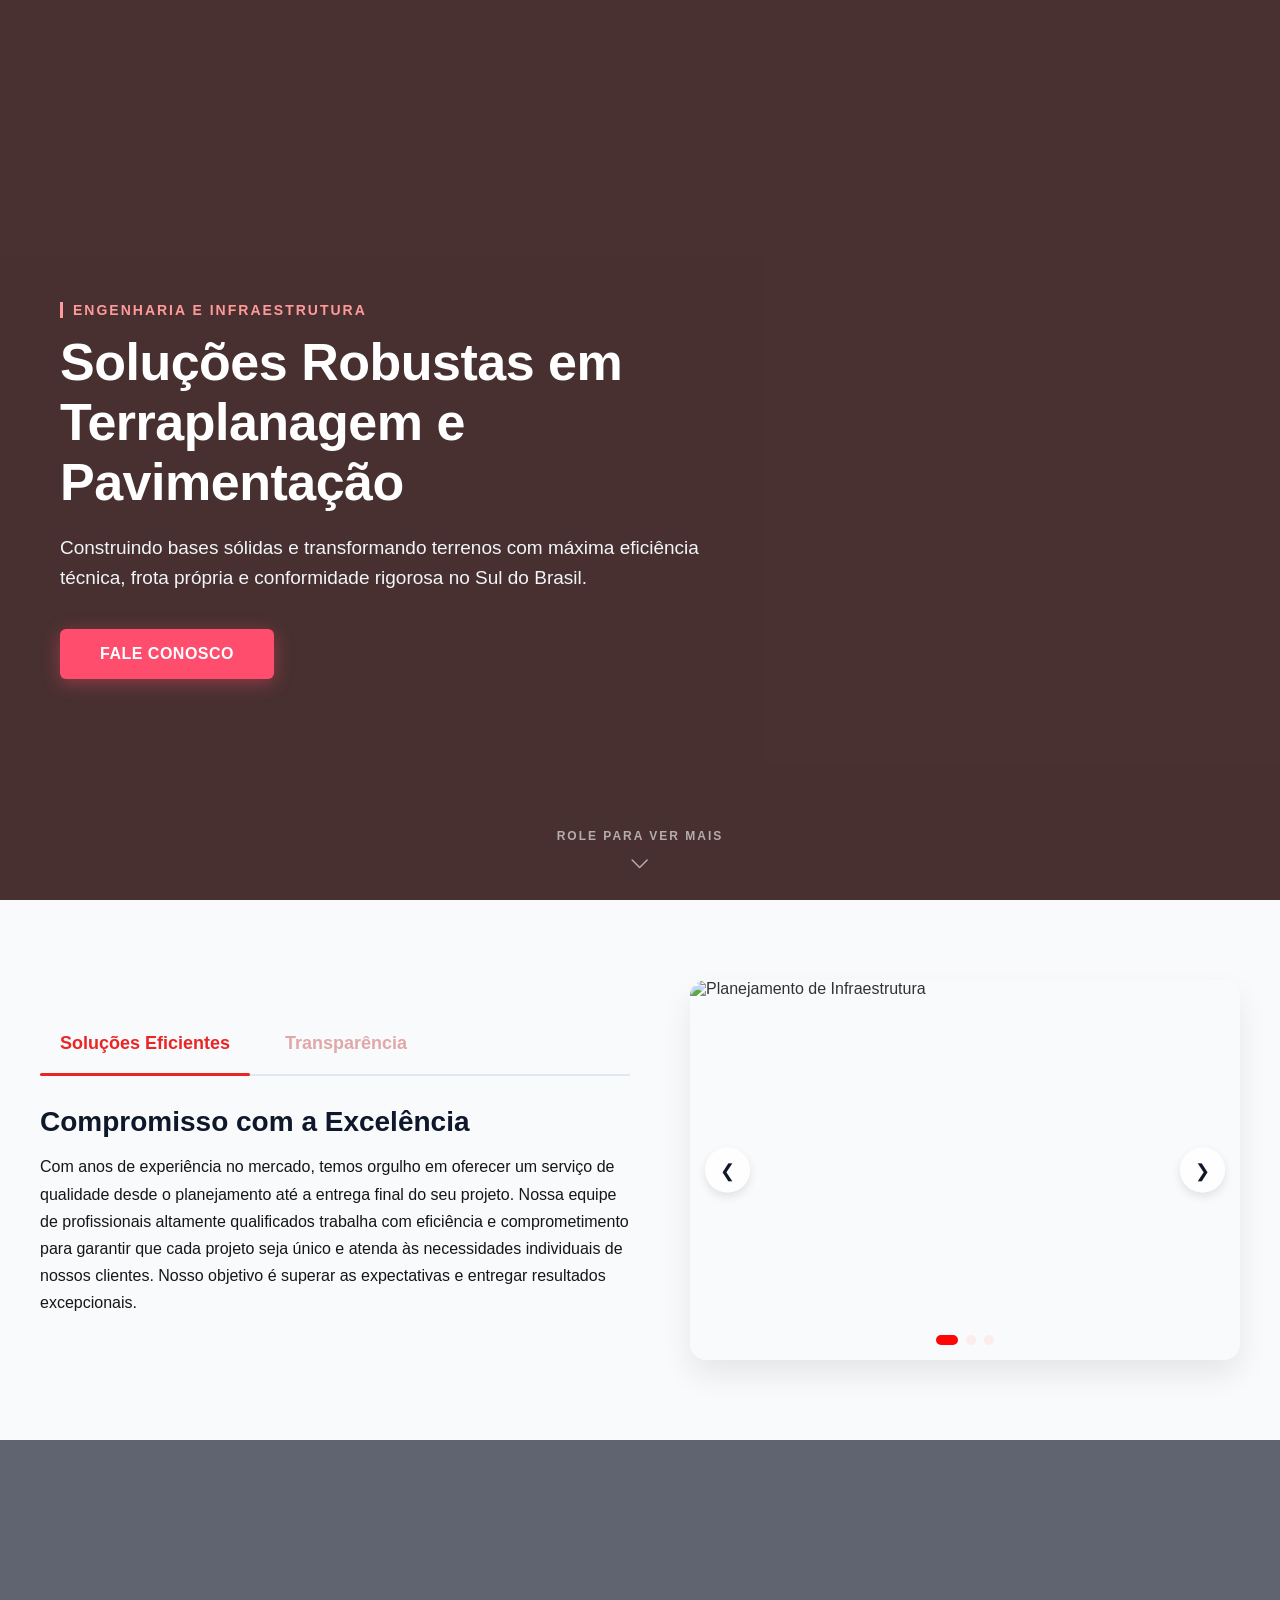
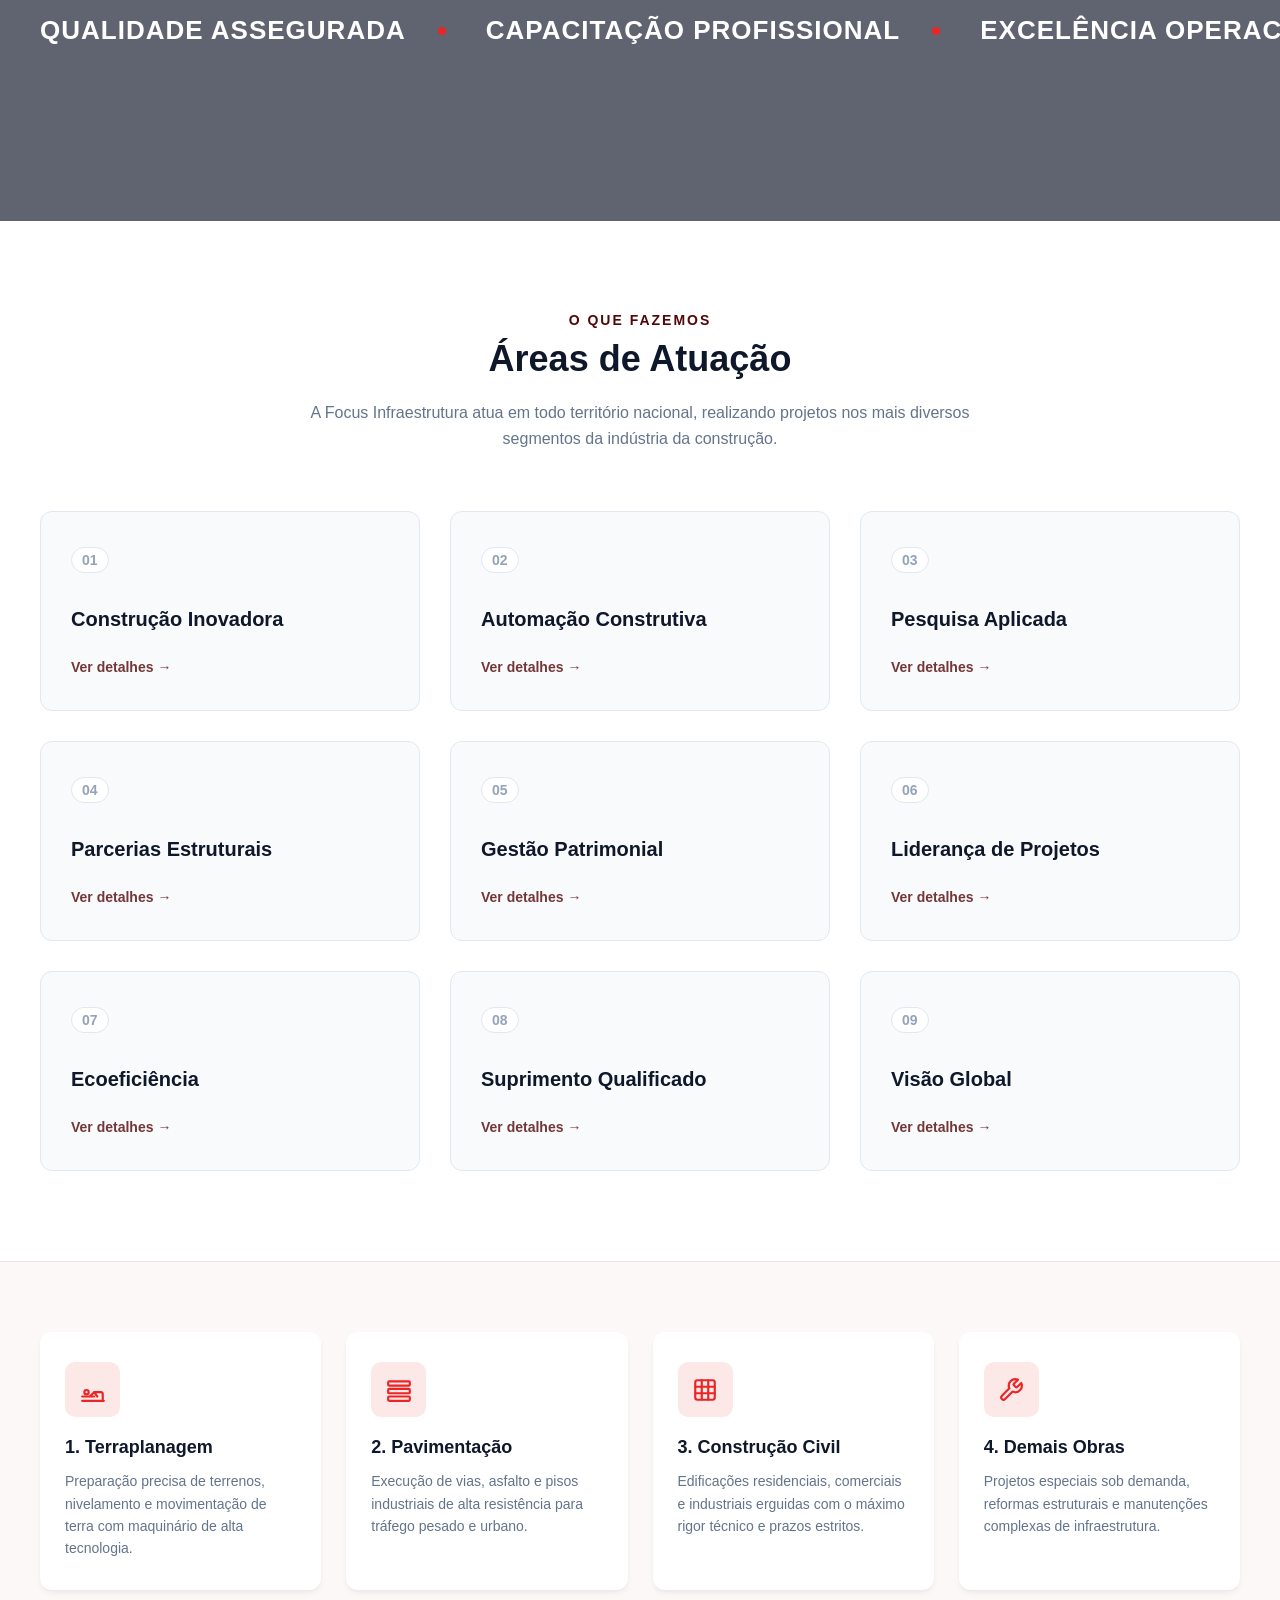
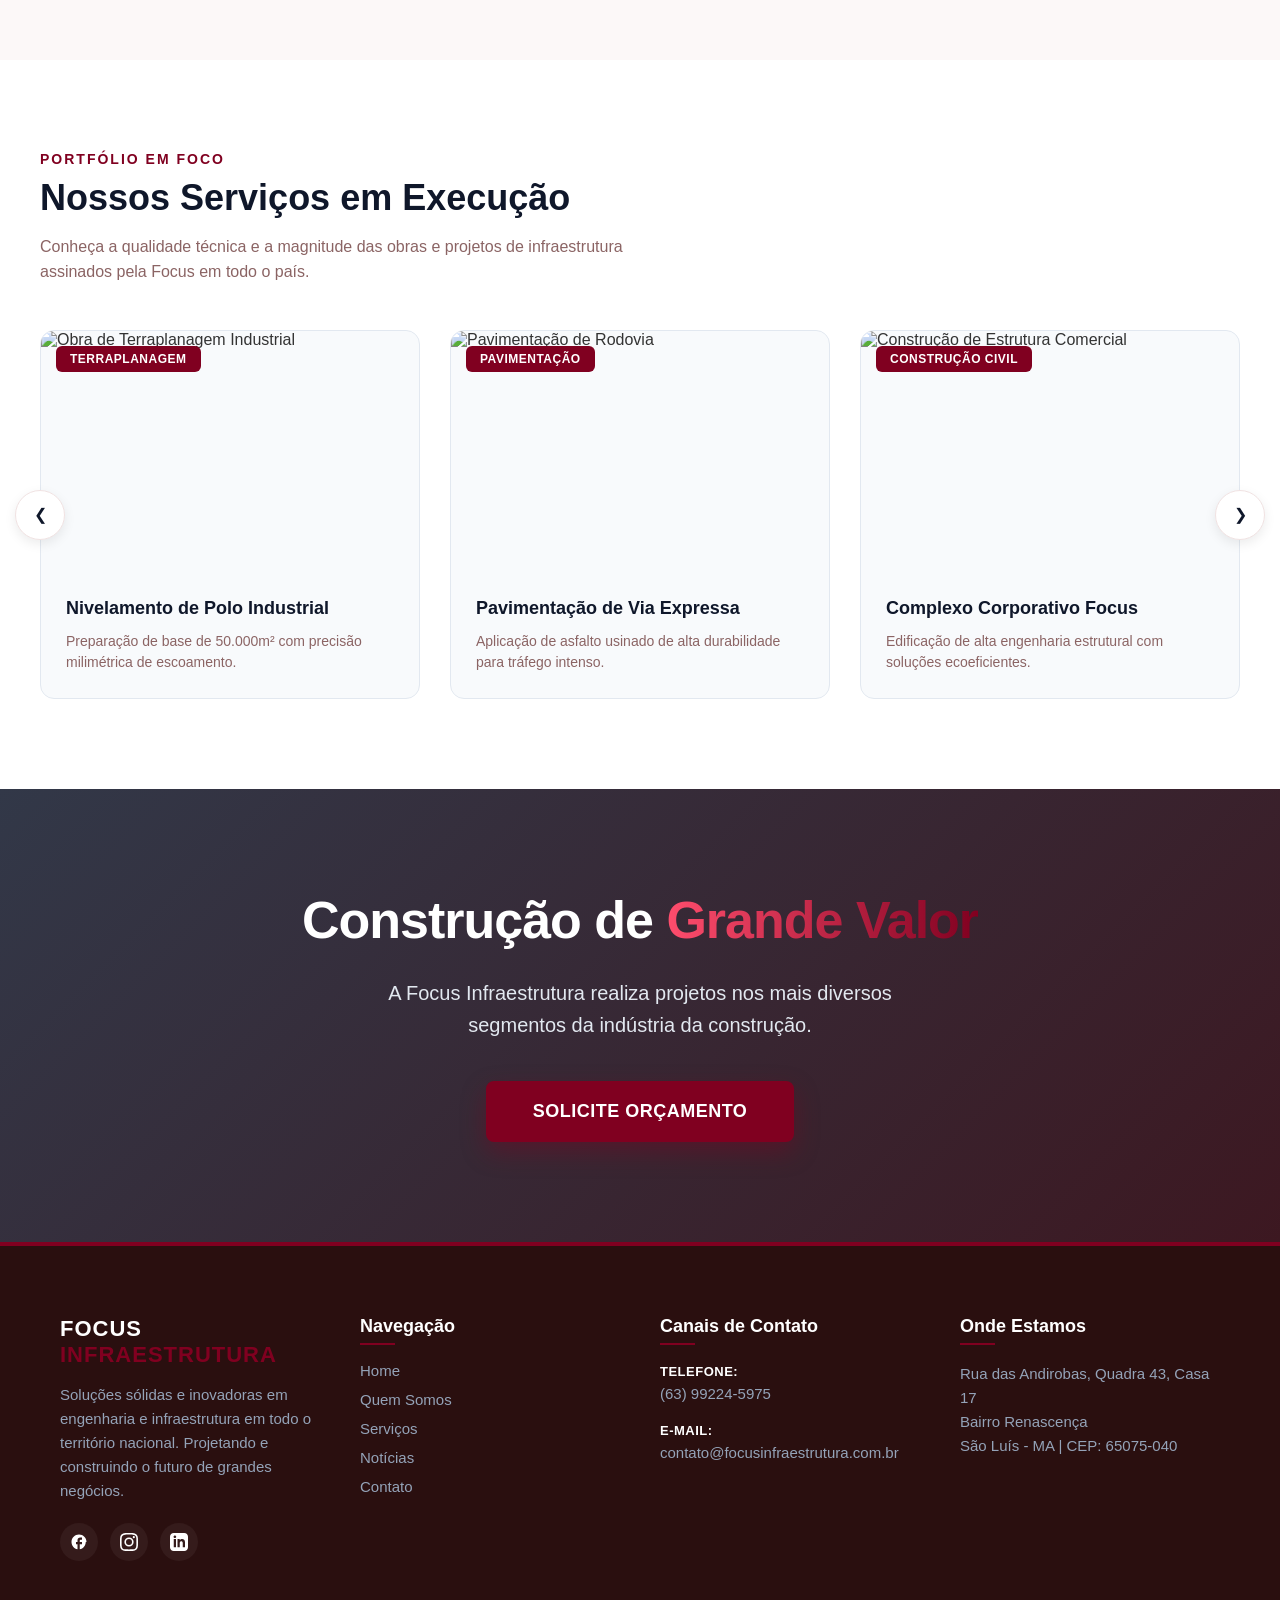
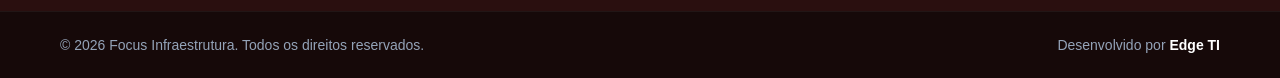
==== commit 39fb6247: "mudança visual seção hero do index" ====
--- a/index.html
+++ b/index.html
@@ -14,150 +14,170 @@
         }
 
         body {
-            background-color: #f4f6f9;
+            background-color: #f9f4f4;
             color: #333;
         }
-        /* --- Seção Hero / Destaque --- */
+        /* --- SEÇÃO HERO MODERNA & PREMIUM --- */
+/* --- SEÇÃO HERO MODERNA EM TELA CHEIA (100% VH) --- */
 .hero-section {
-    padding: 60px 20px;
-    background-color: #ffffff;
-    min-height: calc(100vh - 100px); /* Ocupa quase a tela toda */
+    position: relative;
+    width: 100%;
+    height: 100vh; /* 🔥 Força 100% da altura da tela visível no Desktop */
+    min-height: -webkit-fill-available; /* Correção para a barra de navegação do Safari no iPhone */
     display: flex;
     align-items: center;
-}
-
+    background-image: url('https://images.unsplash.com/photo-1541888946425-d81bb19240f5?auto=format&fit=crop&w=1920&q=80');
+    background-size: cover;
+    background-position: center;
+    background-repeat: no-repeat;
+    background-attachment: fixed; /* Mantém o efeito Parallax */
+    overflow: hidden;
+    padding-top: 80px;
+}
+
+/* Máscara densa com o vermelho/marrom oficial da Focus */
+.hero-section .hero-overlay {
+    position: absolute;
+    top: 0;
+    left: 0;
+    width: 100%;
+    height: 100%;
+    background: rgba(42, 15, 15, 0.85); 
+    z-index: 1;
+}
+
+/* Container de Conteúdo */
 .hero-container {
+    width: 100%;
     max-width: 1200px;
     margin: 0 auto;
-    display: flex;
-    align-items: center;
-    justify-content: space-between;
-    gap: 50px;
-}
-
-/* Estilização dos Textos */
-.hero-text {
-    flex: 1;
-    text-align: left;
-}
-
-.hero-text .subtitle {
+    padding: 0 20px;
+    position: relative;
+    z-index: 2;
+}
+
+.hero-content {
+    max-width: 650px;
+}
+
+/* Subtítulo */
+.hero-subtitle {
     display: inline-block;
-    color: #751010;
     font-size: 14px;
     font-weight: 700;
     text-transform: uppercase;
     letter-spacing: 2px;
-    margin-bottom: 12px;
-}
-
-.hero-text h1 {
-    font-size: 48px;
+    color: #ff9a9a;
+    margin-bottom: 15px;
+    border-left: 3px solid #ff9a9a;
+    padding-left: 10px;
+}
+
+/* Título */
+.hero-content h1 {
+    font-size: 52px;
     font-weight: 800;
-    color: #0f172a;
-    line-height: 1.2;
+    line-height: 1.15;
+    color: #ffffff;
     margin-bottom: 20px;
-}
-
-.hero-text h1 .highlight {
-    color: #791010;
-    position: relative;
-}
-
-.hero-text p {
-    font-size: 18px;
-    color: #64748b;
+    letter-spacing: -0.5px;
+}
+
+/* Descrição */
+.hero-content p {
+    font-size: 19px;
     line-height: 1.6;
-    margin-bottom: 30px;
-}
-
-/* Botão Moderno */
-.btn-hero {
+    color: #f1f5f9;
+    margin-bottom: 35px;
+}
+
+/* Botão de Destaque Único */
+.btn-primary {
     display: inline-block;
-    padding: 15px 35px;
-    background-color: #006108;
+    padding: 16px 40px;
+    background-color: #ff4d6d;
     color: #ffffff;
     text-decoration: none;
+    font-weight: 700;
+    font-size: 16px;
+    border-radius: 6px;
+    box-shadow: 0 4px 18px rgba(255, 77, 109, 0.4);
+    transition: all 0.3s ease;
+    text-transform: uppercase;
+    letter-spacing: 0.5px;
+}
+
+.btn-primary:hover {
+    background-color: #e03a58;
+    transform: translateY(-3px);
+    box-shadow: 0 8px 24px rgba(255, 77, 109, 0.5);
+}
+
+/* 🔥 INDICADOR DE ROLAGEM (Scroll Down) */
+.scroll-indicator {
+    position: absolute;
+    bottom: 25px; /* Alinhado ao rodapé da seção */
+    left: 50%;
+    transform: translateX(-50%);
+    display: flex;
+    flex-direction: column;
+    align-items: center;
+    gap: 8px;
+    text-decoration: none;
+    color: rgba(255, 255, 255, 0.6);
+    font-size: 12px;
+    text-transform: uppercase;
+    letter-spacing: 2px;
     font-weight: 600;
-    border-radius: 8px;
-    transition: all 0.3s ease;
-    box-shadow: 0 4px 14px rgba(235, 37, 37, 0.3);
-}
-
-.btn-hero:hover {
-    background-color: #00c92b;
-    transform: translateY(-2px);
-    box-shadow: 0 6px 20px rgba(255, 173, 173, 0.4);
-}
-
-/* Container da Imagem (Direita) */
-.hero-image-container {
-    flex: 1;
-    position: relative;
-    display: flex;
-    justify-content: center;
-}
-
-.hero-image {
-    width: 100%;
-    max-width: 550px;
-    height: 450px;
-    object-fit: cover;
-    border-radius: 20px;
-    box-shadow: 0 20px 40px rgba(0, 0, 0, 0.1);
-}
-
-/* Detalhe Moderno: Card flutuando sobre a imagem */
-.image-overlay-card {
-    position: absolute;
-    bottom: -20px;
-    left: 20px;
-    background-color: #0f172a;
-    color: #ffffff;
-    padding: 20px 30px;
-    border-radius: 12px;
-    box-shadow: 0 10px 30px rgba(0, 0, 0, 0.15);
-    display: flex;
-    flex-direction: column;
-}
-
-.image-overlay-card strong {
-    font-size: 24px;
-    color: #48f838;
-}
-
-.image-overlay-card span {
-    font-size: 12px;
-    color: #94a3b8;
-    text-transform: uppercase;
-    letter-spacing: 1px;
-}
-
-/* --- Ajustes de Responsividade para o Hero --- */
-@media (max-width: 968px) {
-    .hero-container {
-        flex-direction: column-reverse; /* Imagem fica no topo no mobile */
+    z-index: 3;
+    transition: color 0.3s ease;
+    animation: bounceEffect 2s infinite; /* Loop contínuo de pulsação */
+}
+
+.scroll-indicator:hover {
+    color: #ff9a9a; /* Altera para a cor secundária ao passar o mouse */
+}
+
+.scroll-indicator svg {
+    display: block;
+}
+
+/* 🔥 ANIMAÇÃO DA SETA (Efeito flutuante de vai e vem suave) */
+@keyframes bounceEffect {
+    0%, 20%, 50%, 80%, 100% {
+        transform: translate(-50%, 0);
+    }
+    40% {
+        transform: translate(-50%, -10px);
+    }
+    60% {
+        transform: translate(-50%, -5px);
+    }
+}
+
+/* --- Responsividade para Celulares (Mobile) --- */
+@media (max-width: 768px) {
+    .hero-section {
+        height: 100vh; /* Garante 100% também em celulares */
+        background-attachment: scroll; /* Melhora a performance mobile tirando o parallax */
+    }
+    
+    .hero-content h1 {
+        font-size: 34px;
+    }
+    
+    .hero-content p {
+        font-size: 16px;
+        margin-bottom: 25px;
+    }
+    
+    .btn-primary {
         text-align: center;
-        gap: 40px;
-    }
-
-    .hero-text {
-        text-align: center;
-    }
-
-    .hero-text h1 {
-        font-size: 36px;
-    }
-
-    .hero-image {
-        height: 350px;
-    }
-    
-    .image-overlay-card {
-        left: 50%;
-        transform: translateX(-50%);
-        bottom: -15px;
-        width: 80%;
+        width: 100%;
+    }
+
+    .scroll-indicator span {
+        display: none; /* No celular, oculta o texto longo e deixa apenas a setinha pulsando */
     }
 }
        /* --- Seção de Funcionalidades (Abas + Carrossel) --- */
@@ -572,8 +592,8 @@
 /* --- Seção de Serviços com Ícones --- */
 .services-spec-section {
     padding: 70px 20px;
-    background-color: #f8fafc; /* Contraste sutil cinza claro */
-    border-top: 1px solid #e2e8f0;
+    background-color: #fcf8f8; /* Contraste sutil cinza claro */
+    border-top: 1px solid #f0e2e2;
 }
 
 .services-spec-container {
@@ -697,7 +717,7 @@
 
 .portfolio-header p {
     font-size: 16px;
-    color: #64748b;
+    color: #8b6464;
     line-height: 1.6;
 }
 
@@ -719,9 +739,9 @@
 .portfolio-card {
     flex: 0 0 calc(33.333% - 20px); /* 3 itens por vez na tela no desktop */
     min-width: 300px;
-    background-color: #f8fafc;
+    background-color: #fcf8f8;
     border-radius: 14px;
-    border: 1px solid #e2e8f0;
+    border: 1px solid #f0e2e2;
     overflow: hidden;
     display: flex;
     flex-direction: column;
@@ -775,7 +795,7 @@
 
 .portfolio-info p {
     font-size: 14px;
-    color: #64748b;
+    color: #8b6464;
     line-height: 1.5;
 }
 
@@ -787,7 +807,7 @@
     width: 50px;
     height: 50px;
     background-color: #ffffff;
-    border: 1px solid #e2e8f0;
+    border: 1px solid #f0e2e2;
     border-radius: 50%;
     color: #0f172a;
     font-size: 16px;
@@ -1050,23 +1070,27 @@
     
     <main class="main-content">
     <section class="hero-section">
-        <div class="hero-container">
-            <div class="hero-text">
-                <span class="subtitle">Engenharia e Inovação</span>
-                <h1>Projetando os seus <span class="highlight">sonhos</span></h1>
-                <p>Na Focus Infraestrutura, transformamos grandes ideias em realidade. Combinamos tecnologia de ponta, planejamento estratégico e execução impecável para construir o futuro da sua empresa.</p>
-                <a href="#contato" class="btn-hero">Fale Conosco</a>
-            </div>
+    <div class="hero-overlay"></div>
+    
+    <div class="hero-container">
+        <div class="hero-content">
+            <span class="hero-subtitle">Engenharia e Infraestrutura</span>
+            <h1>Soluções Robustas em Terraplanagem e Pavimentação</h1>
+            <p>Construindo bases sólidas e transformando terrenos com máxima eficiência técnica, frota própria e conformidade rigorosa no Sul do Brasil.</p>
             
-            <div class="hero-image-container">
-                <img src="https://images.unsplash.com/photo-1541888946425-d81bb19240f5?auto=format&fit=crop&w=800&q=80" alt="Obra de Infraestrutura e Planejamento" class="hero-image">
-                <div class="image-overlay-card">
-                    <strong>+150</strong>
-                    <span>Projetos Entregues</span>
-                </div>
+            <div class="hero-buttons">
+                <a href="#contato" class="btn-primary">Fale Conosco</a>
             </div>
         </div>
-    </section>
+    </div>
+
+    <a href="#quem-somos" class="scroll-indicator" aria-label="Rolar para baixo">
+        <span>Role para ver mais</span>
+        <svg xmlns="http://www.w3.org/2000/svg" width="24" height="24" fill="currentColor" viewBox="0 0 256 256">
+            <path d="M128,184a8,8,0,0,1-5.66-2.34l-80-80a8,8,0,0,1,11.32-11.32L128,164.69l74.34-74.35a8,8,0,0,1,11.32,11.32l-80,80A8,8,0,0,1,128,184Z"></path>
+        </svg>
+    </a>
+</section>
 </main>
     <section class="features-section">
     <div class="features-container">
--- a/assets/css/header.css
+++ b/assets/css/header.css
@@ -81,7 +81,29 @@
 .mobile-socials-item {
     display: none;
 }
-
+/* Estilização da linha de redes sociais dentro do menu mobile */
+.mobile-socials {
+    display: flex;
+    justify-content: center;
+    gap: 25px; /* Espaço elegante entre os ícones */
+    padding-top: 20px;
+    margin-top: 10px;
+    border-top: 1px solid rgba(255, 255, 255, 0.1); /* Divisor sutil no menu */
+}
+
+.mobile-socials a {
+    color: #cbd5e1; /* Cor cinza claro inicial */
+    display: flex;
+    align-items: center;
+    justify-content: center;
+    transition: color 0.3s ease, transform 0.3s ease;
+}
+
+/* Quando o usuário tocar ou passar o mouse no ícone dentro do menu mobile */
+.mobile-socials a:hover {
+    color: #ff4d6d; /* Destaque com o vermelho aceso da Focus */
+    transform: scale(1.1);
+}
 /* 3. Direita: Redes Sociais no Desktop */
 .header-socials {
     display: flex;
@@ -143,7 +165,7 @@
         top: 100%;
         left: 0;
         width: 100%;
-        background-color: #831826;
+        background-color: #2a0f0f;
         flex-direction: column;
         gap: 0;
         text-align: center;
@@ -200,4 +222,99 @@
     #menu-toggle:checked ~ .hamburger-label span:nth-child(3) {
         transform: translateY(-9px) rotate(-45deg);
     }
+}
+
+/* --- BOTÃO FLUTUANTE WHATSAPP (Versão Ultra-Blindada) --- */
+.whatsapp-float {
+    position: fixed;
+    bottom: 30px;
+    right: 30px;
+    width: 60px;
+    height: 60px;
+    background-color: #25D366; /* Verde oficial do WhatsApp */
+    border-radius: 50%;
+    box-shadow: 0 4px 12px rgba(0, 0, 0, 0.3);
+    z-index: 9999; /* Fixado acima do header e de tudo */
+    display: flex !important;
+    align-items: center !important;
+    justify-content: center !important;
+    text-decoration: none;
+    transition: all 0.3s ease;
+}
+
+/* 🔥 SOLUÇÃO DEFINITIVA PARA O ÍCONE: Caixa isolada que impede esmagamentos do Flexbox global */
+.whatsapp-float .whatsapp-icon-inside {
+    width: 34px !important;
+    height: 34px !important;
+    background-image: url("data:image/svg+xml,%3Csvg xmlns='http://www.w3.org/2000/svg' viewBox='0 0 448 512'%3E%3Cpath fill='%23FFF' d='M380.9 97.1C339 55.1 283.2 32 223.9 32c-122.4 0-222 99.6-222 222 0 39.1 10.2 77.3 29.6 111L0 480l117.7-30.9c32.4 17.7 68.9 27 106.1 27h.1c122.3 0 224.1-99.6 224.1-222 0-59.3-25.2-115-67.1-157zm-157 341.6c-33.2 0-65.7-8.9-94-25.7l-6.7-4-69.8 18.3L72 359.2l-4.4-7c-18.5-29.4-28.2-63.3-28.2-98.2 0-101.7 82.8-184.5 184.6-184.5 49.3 0 95.6 19.2 130.4 54.1 34.8 34.9 56.2 81.2 56.1 130.5c0 101.8-84.9 184.6-186.6 184.6zm101.2-138.2c-5.5-2.8-32.8-16.2-37.9-18-5.1-1.9-8.8-2.8-12.5 2.8-3.7 5.6-14.3 18-17.6 21.8-3.2 3.7-6.5 4.2-12 1.4-32.6-16.3-54-29.1-75.5-66-5.7-9.8 5.7-9.1 16.3-30.3 1.8-3.7.9-6.9-.5-9.7-1.4-2.8-12.5-30.1-17.1-41.2-4.5-10.8-9.1-9.3-12.5-9.5-3.2-.2-6.9-.2-10.6-.2-3.7 0-9.7 1.4-14.8 6.9-5.1 5.6-19.4 19-19.4 46.3 0 27.3 19.9 53.7 22.6 57.4 2.8 3.7 39.1 59.7 94.8 83.8 35.2 15.2 49 16.5 66.6 13.9 10.7-1.6 32.8-13.4 37.4-26.4 4.6-13 4.6-24.1 3.2-26.4-1.3-2.5-5-3.9-10.5-6.6z'/%3E%3C/svg%3E") !important;
+    background-size: contain !important;
+    background-repeat: no-repeat !important;
+    background-position: center !important;
+    flex-shrink: 0 !important;
+}
+
+/* Efeito Hover (Ao passar o mouse) */
+.whatsapp-float:hover {
+    background-color: #1EBE57; /* Um pouco mais escuro */
+    transform: translateY(-5px); /* Sobe levemente */
+    box-shadow: 0 8px 20px rgba(0, 0, 0, 0.4);
+}
+
+/* Tooltip (Texto "Fale Conosco" que aparece ao lado) */
+.whatsapp-float .tooltip-text {
+    visibility: hidden;
+    width: 120px;
+    background-color: #333;
+    color: #fff;
+    text-align: center;
+    border-radius: 4px;
+    padding: 6px 0;
+    font-size: 14px;
+    font-weight: 500;
+    
+    /* Posicionamento */
+    position: absolute;
+    right: 75px; /* Ajustado para dar um respiro do botão */
+    top: 50%;
+    transform: translateY(-50%);
+    opacity: 0;
+    transition: opacity 0.3s, visibility 0.3s;
+}
+
+/* Pequena setinha do tooltip */
+.whatsapp-float .tooltip-text::after {
+    content: "";
+    position: absolute;
+    top: 50%;
+    right: -10px; /* Aponta para o botão */
+    margin-top: -5px;
+    border-width: 5px;
+    border-style: solid;
+    border-color: transparent transparent transparent #333;
+}
+
+/* Mostra o texto ao passar o mouse */
+.whatsapp-float:hover .tooltip-text {
+    visibility: visible;
+    opacity: 1;
+}
+
+/* Ajuste para Celulares (Mobile) */
+@media (max-width: 768px) {
+    .whatsapp-float {
+        width: 50px;
+        height: 50px;
+        bottom: 20px;
+        right: 20px;
+    }
+
+    .whatsapp-float .whatsapp-icon-inside {
+        width: 28px !important;
+        height: 28px !important;
+    }
+    
+    /* No celular o tooltip é escondido para não atrapalhar */
+    .whatsapp-float .tooltip-text {
+        display: none;
+    }
 }
